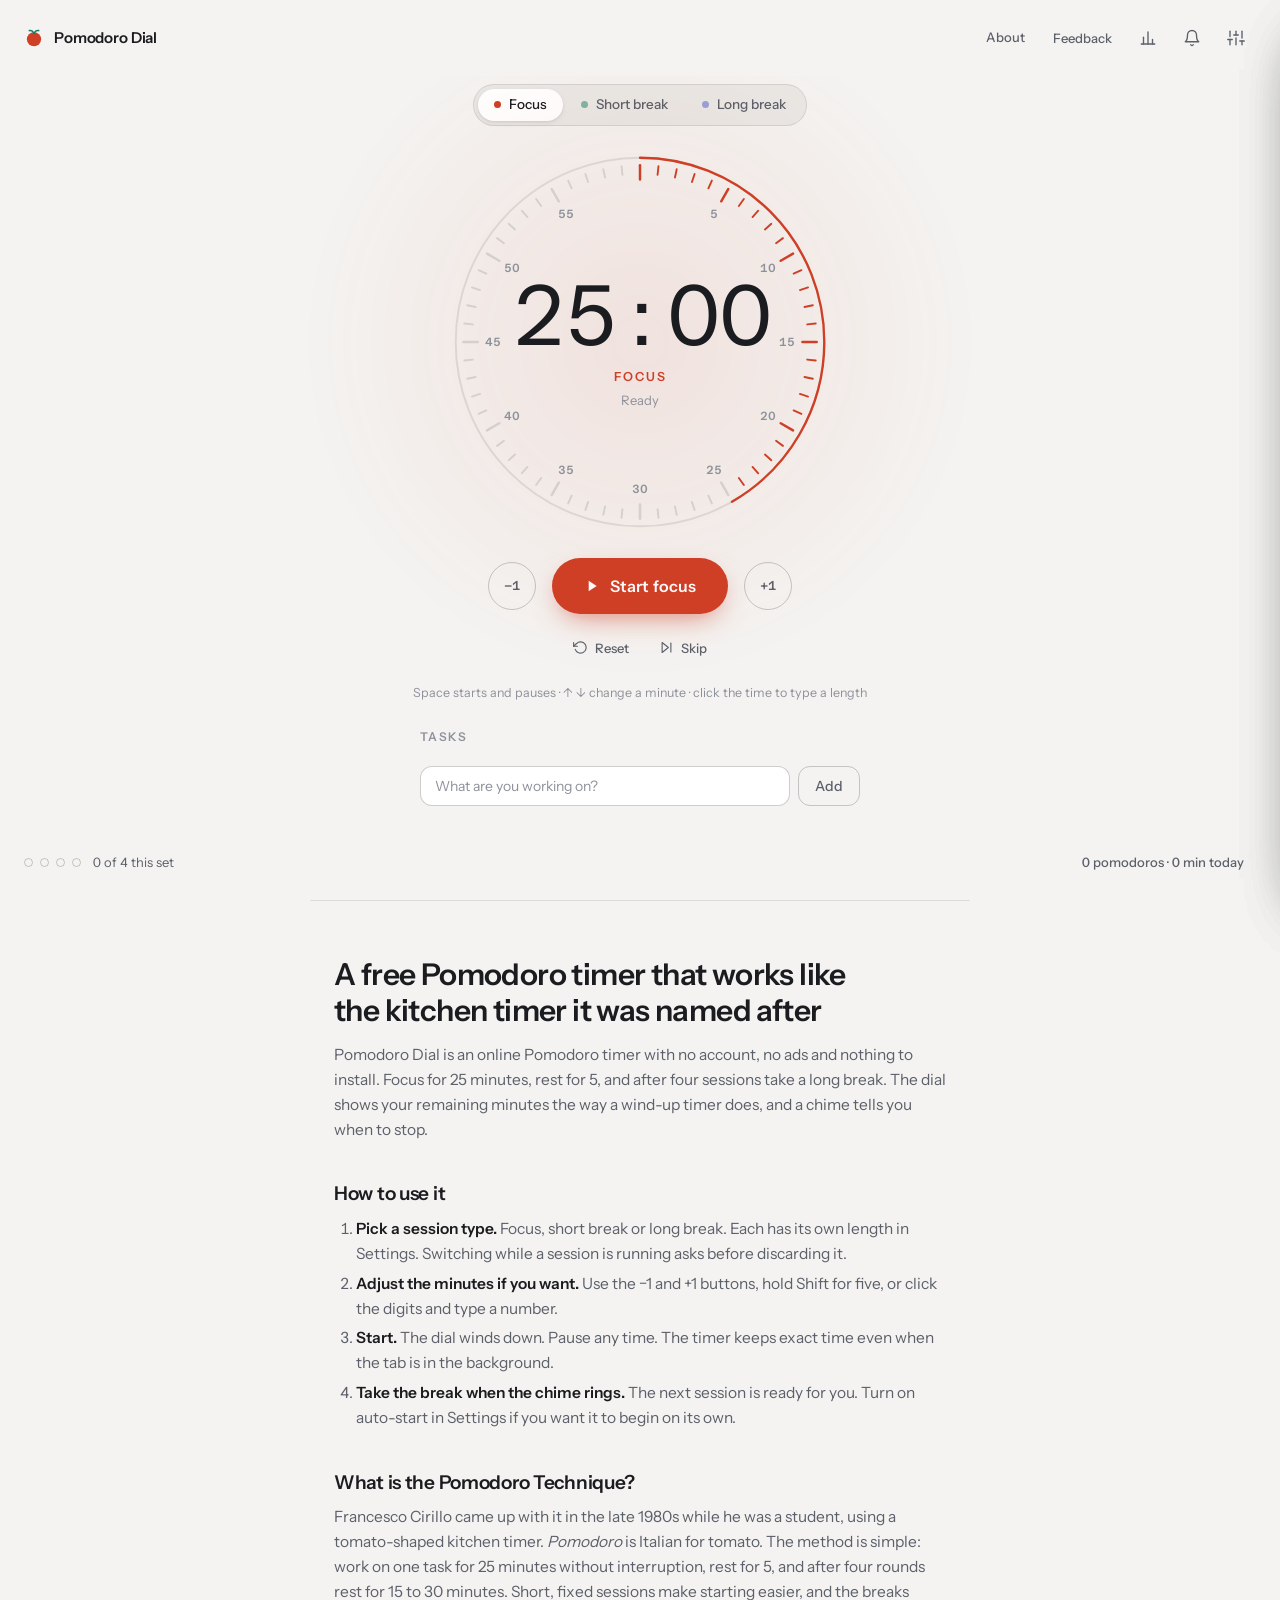
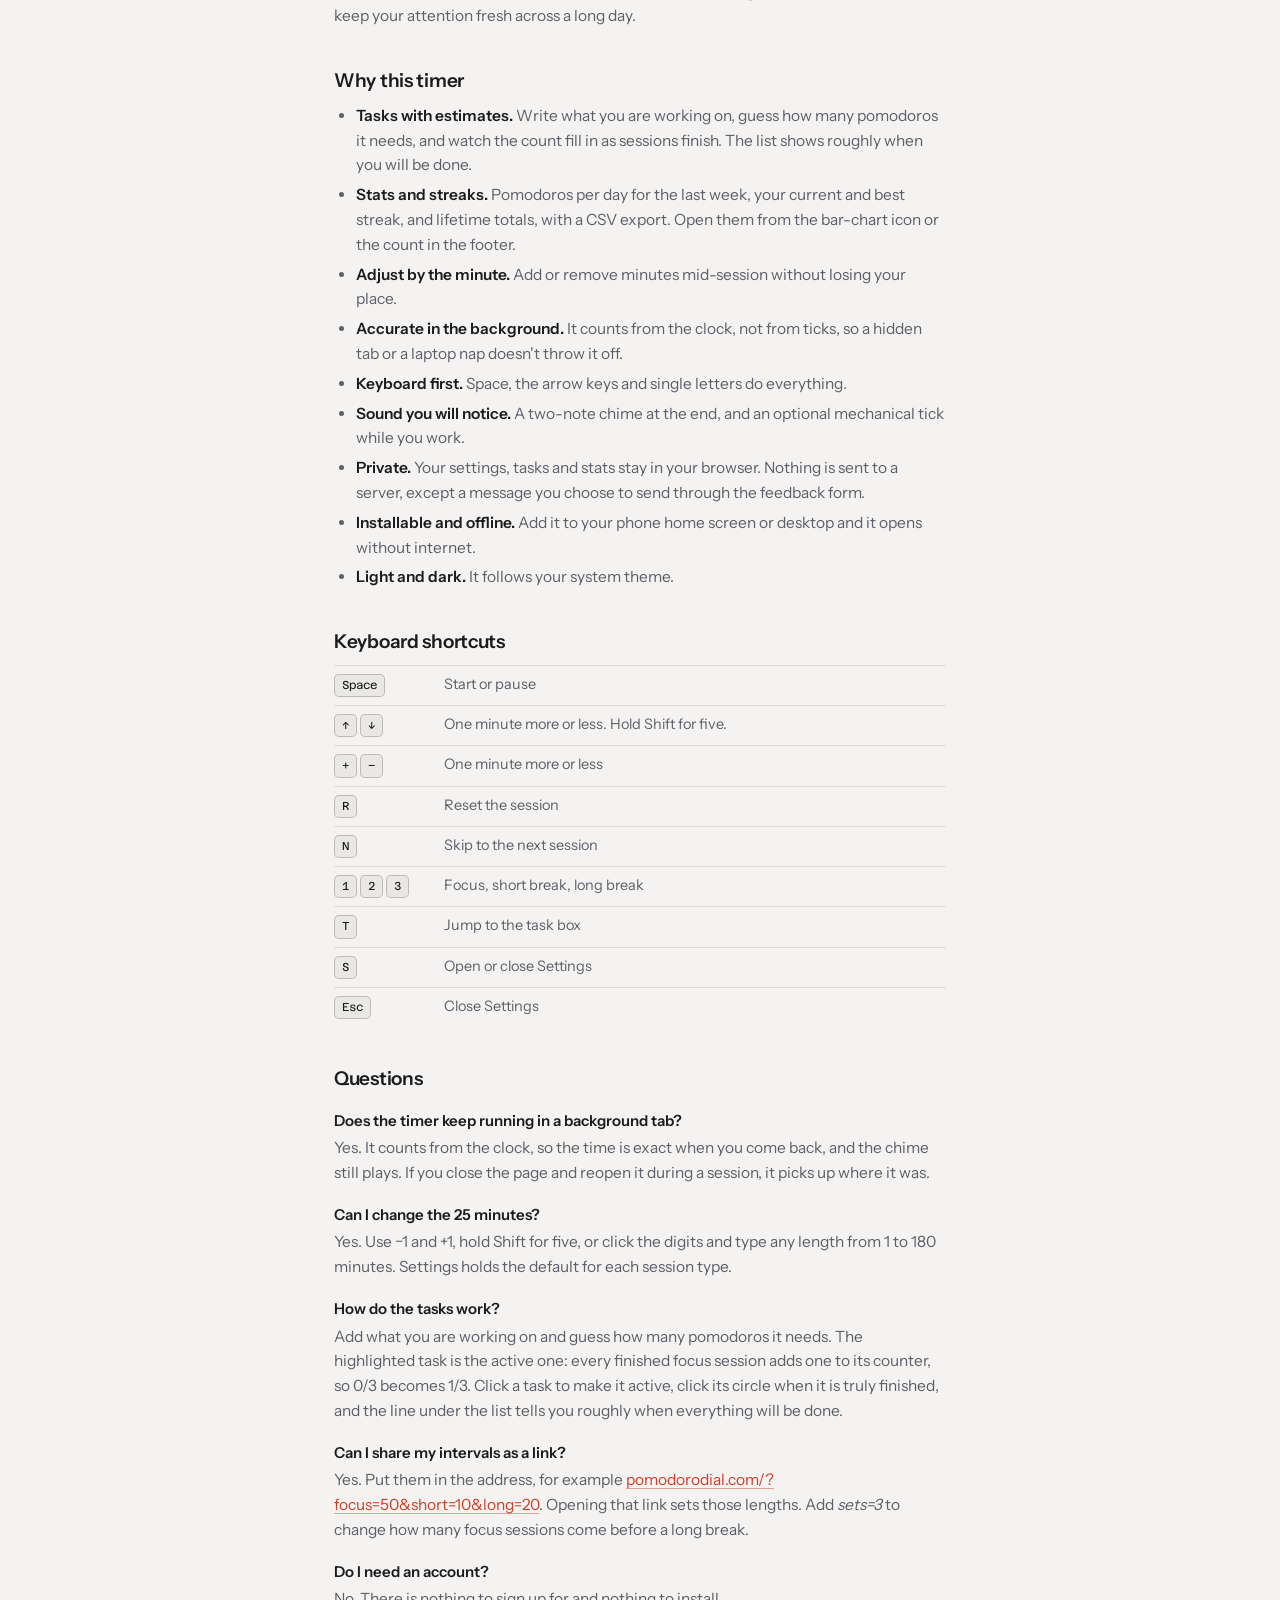
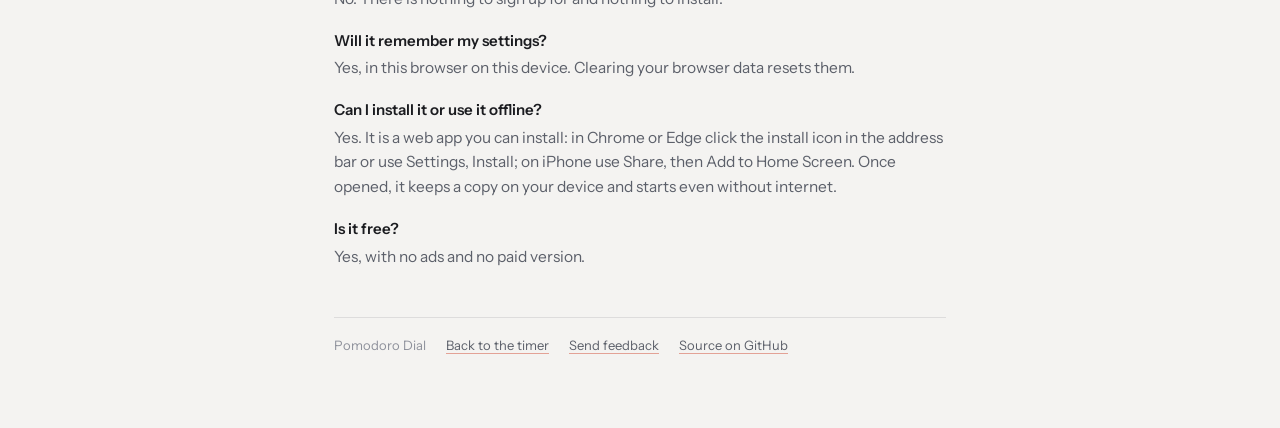
==== index.html @ e3ce40f1 "Add feedback panel (ideas, bugs, other) posting to api.pomodorodial.com with Turnstile Co-Authored-B" ====
<!doctype html>
<html lang="en">
<head>
<meta charset="utf-8">
<meta name="viewport" content="width=device-width, initial-scale=1">
<title>Pomodoro Timer – Free, Minimal, No Sign-up | Pomodoro Dial</title>
<meta name="description" content="Free online Pomodoro timer with a wind-up dial. 25-minute focus sessions you can adjust by the minute, tasks, stats and streaks, a chime, keyboard shortcuts, dark mode, works offline. No ads, no account.">
<meta name="theme-color" content="#F4F3F1" media="(prefers-color-scheme: light)">
<meta name="theme-color" content="#0E1015" media="(prefers-color-scheme: dark)">
<link rel="canonical" href="https://pomodorodial.com/">
<link rel="icon" href="favicon.svg" type="image/svg+xml">
<link rel="apple-touch-icon" href="apple-touch-icon.png">
<link rel="manifest" href="manifest.webmanifest">
<meta name="mobile-web-app-capable" content="yes">
<meta name="apple-mobile-web-app-title" content="Pomodoro">
<meta name="apple-mobile-web-app-status-bar-style" content="default">
<meta property="og:type" content="website">
<meta property="og:site_name" content="Pomodoro Dial">
<meta property="og:title" content="Pomodoro Dial – a free Pomodoro timer with a real dial">
<meta property="og:description" content="25-minute focus sessions you can adjust by the minute, with breaks, a chime and keyboard shortcuts. No ads, no account.">
<meta property="og:url" content="https://pomodorodial.com/">
<meta property="og:image" content="https://pomodorodial.com/og-image.png">
<meta property="og:image:width" content="1200">
<meta property="og:image:height" content="630">
<meta property="og:image:alt" content="A timer dial set to 25 minutes next to the words Pomodoro Dial">
<meta name="twitter:card" content="summary_large_image">
<script type="application/ld+json">
{
  "@context": "https://schema.org",
  "@type": "WebApplication",
  "name": "Pomodoro Dial",
  "url": "https://pomodorodial.com/",
  "description": "A free online Pomodoro timer with a wind-up dial: 25-minute focus sessions adjustable by the minute, short and long breaks, a chime, keyboard shortcuts and dark mode.",
  "applicationCategory": "ProductivityApplication",
  "operatingSystem": "Any",
  "browserRequirements": "Requires JavaScript",
  "isAccessibleForFree": true,
  "offers": { "@type": "Offer", "price": "0", "priceCurrency": "USD" },
  "featureList": ["Tasks list with pomodoro estimates", "Daily stats, streaks and CSV export", "Installable app that works offline", "25/5/15 minute sessions", "Adjust time by the minute", "Long break after four sessions", "End-of-session chime", "Keyboard shortcuts", "Dark mode"]
}
</script>
<link rel="preload" href="fonts/azeret-mono-latin.woff2" as="font" type="font/woff2" crossorigin>
<link rel="preload" href="fonts/instrument-sans-latin.woff2" as="font" type="font/woff2" crossorigin>
<style>
  /* Self-hosted fonts (SIL Open Font License, see fonts/) */
  @font-face { font-family: 'Azeret Mono'; font-style: normal; font-weight: 200 500; font-display: swap; src: url(fonts/azeret-mono-latin-ext.woff2) format('woff2'); unicode-range: U+0100-02BA, U+02BD-02C5, U+02C7-02CC, U+02CE-02D7, U+02DD-02FF, U+0304, U+0308, U+0329, U+1D00-1DBF, U+1E00-1E9F, U+1EF2-1EFF, U+2020, U+20A0-20AB, U+20AD-20C0, U+2113, U+2C60-2C7F, U+A720-A7FF; }
  @font-face { font-family: 'Azeret Mono'; font-style: normal; font-weight: 200 500; font-display: swap; src: url(fonts/azeret-mono-latin.woff2) format('woff2'); unicode-range: U+0000-00FF, U+0131, U+0152-0153, U+02BB-02BC, U+02C6, U+02DA, U+02DC, U+0304, U+0308, U+0329, U+2000-206F, U+20AC, U+2122, U+2191, U+2193, U+2212, U+2215, U+FEFF, U+FFFD; }
  @font-face { font-family: 'Instrument Sans'; font-style: normal; font-weight: 400 600; font-display: swap; src: url(fonts/instrument-sans-latin-ext.woff2) format('woff2'); unicode-range: U+0100-02BA, U+02BD-02C5, U+02C7-02CC, U+02CE-02D7, U+02DD-02FF, U+0304, U+0308, U+0329, U+1D00-1DBF, U+1E00-1E9F, U+1EF2-1EFF, U+2020, U+20A0-20AB, U+20AD-20C0, U+2113, U+2C60-2C7F, U+A720-A7FF; }
  @font-face { font-family: 'Instrument Sans'; font-style: normal; font-weight: 400 600; font-display: swap; src: url(fonts/instrument-sans-latin.woff2) format('woff2'); unicode-range: U+0000-00FF, U+0131, U+0152-0153, U+02BB-02BC, U+02C6, U+02DA, U+02DC, U+0304, U+0308, U+0329, U+2000-206F, U+20AC, U+2122, U+2191, U+2193, U+2212, U+2215, U+FEFF, U+FFFD; }

  :root {
    color-scheme: light;
    --bg: #F4F3F1;
    --bg-elev: #FFFFFF;
    --bg-sunk: #E9E8E5;
    --line: rgba(27, 28, 32, .10);
    --line-strong: rgba(27, 28, 32, .22);
    --text: #1B1C20;
    --text-2: #5C606A;
    --text-3: #8E919B;
    --tick: rgba(27, 28, 32, .13);
    --focus: #CF3F26;
    --short: #15806A;
    --long: #4A5AD1;
    --on-accent: #FFFFFF;
    --accent: var(--focus);
    --glow-alpha: .16;
    --shadow-sm: 0 1px 2px rgba(27, 28, 32, .08), 0 2px 6px rgba(27, 28, 32, .06);
    --shadow-lg: 0 24px 60px -24px rgba(27, 28, 32, .35);
    --scrim: rgba(27, 28, 32, .28);
    --dial: clamp(260px, 62vmin, 380px);
  }
  @media (prefers-color-scheme: dark) {
    :root:not([data-theme="light"]) {
      color-scheme: dark;
      --bg: #0E1015;
      --bg-elev: #161920;
      --bg-sunk: #0A0C10;
      --line: rgba(236, 234, 228, .08);
      --line-strong: rgba(236, 234, 228, .18);
      --text: #ECEAE4;
      --text-2: #9DA1AB;
      --text-3: #6B6F7A;
      --tick: rgba(236, 234, 228, .14);
      --focus: #F4644A;
      --short: #45CBA6;
      --long: #8290F7;
      --on-accent: #0E1015;
      --glow-alpha: .22;
      --shadow-sm: 0 1px 2px rgba(0, 0, 0, .4), 0 2px 8px rgba(0, 0, 0, .3);
      --shadow-lg: 0 24px 60px -20px rgba(0, 0, 0, .7);
      --scrim: rgba(0, 0, 0, .5);
    }
  }
  :root[data-theme="dark"] {
    color-scheme: dark;
    --bg: #0E1015;
    --bg-elev: #161920;
    --bg-sunk: #0A0C10;
    --line: rgba(236, 234, 228, .08);
    --line-strong: rgba(236, 234, 228, .18);
    --text: #ECEAE4;
    --text-2: #9DA1AB;
    --text-3: #6B6F7A;
    --tick: rgba(236, 234, 228, .14);
    --focus: #F4644A;
    --short: #45CBA6;
    --long: #8290F7;
    --on-accent: #0E1015;
    --glow-alpha: .22;
    --shadow-sm: 0 1px 2px rgba(0, 0, 0, .4), 0 2px 8px rgba(0, 0, 0, .3);
    --shadow-lg: 0 24px 60px -20px rgba(0, 0, 0, .7);
    --scrim: rgba(0, 0, 0, .5);
  }

  * { box-sizing: border-box; }
  [hidden] { display: none !important; }
  html { height: 100%; }
  body {
    margin: 0;
    min-height: 100%;
    background: var(--bg);
    color: var(--text);
    font-family: 'Instrument Sans', system-ui, -apple-system, 'Segoe UI', Roboto, sans-serif;
    font-size: 15px;
    line-height: 1.5;
    overflow-x: hidden;
    -webkit-font-smoothing: antialiased;
    -moz-osx-font-smoothing: grayscale;
  }
  button, input { font-family: inherit; font-size: inherit; color: inherit; }
  button { cursor: pointer; }
  :focus-visible { outline: 2px solid var(--accent); outline-offset: 3px; }

  .app {
    min-height: 100vh;
    display: grid;
    grid-template-rows: auto 1fr auto;
    --accent: var(--focus);
  }
  .app[data-mode="short"] { --accent: var(--short); }
  .app[data-mode="long"] { --accent: var(--long); }

  /* Top bar */
  .topbar {
    display: flex;
    align-items: center;
    justify-content: space-between;
    padding: 18px 24px;
  }
  .brand {
    display: flex;
    align-items: center;
    gap: 10px;
    font-weight: 600;
    letter-spacing: -.01em;
  }
  .mark { width: 20px; height: 20px; }
  .mark-body { fill: var(--focus); }
  .mark-leaf { fill: none; stroke: var(--short); stroke-width: 1.9; stroke-linecap: round; }
  .topbar-actions { display: flex; gap: 4px; }
  .icon-btn {
    width: 40px;
    height: 40px;
    border-radius: 50%;
    border: 0;
    background: transparent;
    color: var(--text-2);
    display: inline-flex;
    align-items: center;
    justify-content: center;
    transition: background .2s, color .2s;
  }
  .icon-btn:hover { color: var(--text); background: color-mix(in oklab, var(--text) 7%, transparent); }
  .icon {
    width: 18px;
    height: 18px;
    fill: none;
    stroke: currentColor;
    stroke-width: 1.8;
    stroke-linecap: round;
    stroke-linejoin: round;
    flex-shrink: 0;
  }
  .icon.fill { fill: currentColor; stroke: none; }

  /* Stage */
  .stage {
    position: relative;
    display: flex;
    flex-direction: column;
    align-items: center;
    justify-content: center;
    gap: 26px;
    padding: 8px 24px 28px;
    overflow: hidden;
  }

  .modes {
    display: inline-flex;
    gap: 2px;
    padding: 4px;
    border-radius: 999px;
    background: var(--bg-sunk);
    border: 1px solid var(--line);
  }
  .mode {
    border: 0;
    background: transparent;
    color: var(--text-2);
    font-size: 13.5px;
    font-weight: 500;
    line-height: 1;
    padding: 9px 16px;
    border-radius: 999px;
    display: inline-flex;
    align-items: center;
    gap: 8px;
    white-space: nowrap;
    transition: background .25s, color .25s, box-shadow .25s;
  }
  .mode .dot { width: 7px; height: 7px; border-radius: 50%; background: var(--c); opacity: .5; transition: opacity .25s; }
  .mode[data-mode="focus"] { --c: var(--focus); }
  .mode[data-mode="short"] { --c: var(--short); }
  .mode[data-mode="long"] { --c: var(--long); }
  .mode:hover { color: var(--text); }
  .mode[aria-pressed="true"] { background: var(--bg-elev); color: var(--text); box-shadow: var(--shadow-sm); }
  .mode[aria-pressed="true"] .dot { opacity: 1; }

  /* Dial */
  .dial-wrap { position: relative; width: var(--dial); height: var(--dial); flex-shrink: 0; }
  .glow {
    position: absolute;
    inset: -40%;
    border-radius: 50%;
    pointer-events: none;
    background: radial-gradient(circle, color-mix(in oklab, var(--accent) 60%, transparent) 0%, transparent 70%);
    opacity: var(--glow-alpha);
    filter: blur(28px);
    transition: opacity .8s ease;
  }
  .running .glow { animation: breathe 5s ease-in-out infinite; }
  @keyframes breathe {
    0%, 100% { transform: scale(1); opacity: var(--glow-alpha); }
    50% { transform: scale(1.07); opacity: calc(var(--glow-alpha) * 1.7); }
  }
  .dial { position: absolute; inset: 0; width: 100%; height: 100%; overflow: visible; }
  .track { fill: none; stroke: var(--line); stroke-width: 2; }
  .arc {
    fill: none;
    stroke: var(--accent);
    stroke-width: 2.5;
    stroke-linecap: round;
    transition: stroke-dashoffset .25s linear, stroke .4s, opacity .3s;
  }
  .tick { stroke: var(--tick); stroke-width: 2; stroke-linecap: round; transition: stroke .35s; }
  .tick.major { stroke-width: 2.6; }
  .tick.on { stroke: var(--accent); }
  .num {
    font-family: 'Azeret Mono', ui-monospace, monospace;
    font-size: 12.5px;
    font-weight: 500;
    fill: var(--text-3);
    text-anchor: middle;
    dominant-baseline: central;
    transition: opacity .3s;
  }

  .readout {
    position: absolute;
    inset: 0;
    display: flex;
    flex-direction: column;
    align-items: center;
    justify-content: center;
    gap: 4px;
  }
  .time, .time-input {
    font-family: 'Azeret Mono', ui-monospace, SFMono-Regular, Menlo, monospace;
    font-weight: 300;
    font-size: calc(var(--dial) * .225);
    line-height: 1;
    letter-spacing: -.045em;
    color: var(--text);
    font-variant-numeric: tabular-nums;
  }
  .time {
    appearance: none;
    -webkit-appearance: none;
    background: none;
    border: 0;
    margin: 0;
    padding: 0 .04em;
    border-radius: 10px;
    cursor: default;
    transition: opacity .3s, background-color .2s;
  }
  .time.long { font-size: calc(var(--dial) * .18); }
  .time.editable { cursor: text; }
  .time.editable:hover { background: color-mix(in oklab, var(--text) 6%, transparent); }
  .paused .time { opacity: .5; }
  .time-input {
    width: 2.6em;
    text-align: center;
    background: transparent;
    border: 0;
    border-bottom: 3px solid var(--accent);
    outline: none;
    padding: 0;
    -moz-appearance: textfield;
  }
  .time-input::-webkit-outer-spin-button, .time-input::-webkit-inner-spin-button { -webkit-appearance: none; margin: 0; }
  .mode-name {
    margin-top: 6px;
    font-size: 12.5px;
    font-weight: 600;
    letter-spacing: .16em;
    text-transform: uppercase;
    color: var(--accent);
    transition: color .4s;
  }
  .status { font-size: 13px; color: var(--text-3); min-height: 1.5em; font-variant-numeric: tabular-nums; }

  /* Controls */
  .transport { display: flex; align-items: center; gap: 16px; }
  .step {
    width: 48px;
    height: 48px;
    border-radius: 50%;
    border: 1px solid var(--line-strong);
    background: transparent;
    color: var(--text-2);
    font-family: 'Azeret Mono', ui-monospace, monospace;
    font-size: 13px;
    font-weight: 500;
    display: inline-flex;
    align-items: center;
    justify-content: center;
    transition: border-color .2s, color .2s, transform .15s;
  }
  .step:hover { border-color: var(--accent); color: var(--accent); }
  .step:active { transform: scale(.94); }
  .primary {
    min-width: 176px;
    height: 56px;
    padding: 0 30px;
    border-radius: 999px;
    border: 0;
    background: var(--accent);
    color: var(--on-accent);
    font-size: 16px;
    font-weight: 600;
    letter-spacing: .005em;
    display: inline-flex;
    align-items: center;
    justify-content: center;
    gap: 10px;
    box-shadow: 0 10px 28px -10px color-mix(in oklab, var(--accent) 70%, transparent);
    transition: transform .15s, box-shadow .2s, background .4s;
  }
  .primary:hover { transform: translateY(-1px); box-shadow: 0 14px 32px -10px color-mix(in oklab, var(--accent) 80%, transparent); }
  .primary:active { transform: translateY(0) scale(.98); }
  .primary .icon { width: 16px; height: 16px; }
  .secondary { display: flex; gap: 6px; margin-top: -8px; }
  .ghost {
    border: 0;
    background: transparent;
    color: var(--text-2);
    font-size: 13px;
    font-weight: 500;
    padding: 8px 12px;
    border-radius: 8px;
    display: inline-flex;
    align-items: center;
    gap: 7px;
    transition: background .2s, color .2s;
  }
  .ghost:hover { color: var(--text); background: color-mix(in oklab, var(--text) 6%, transparent); }
  .ghost .icon { width: 15px; height: 15px; }
  .hint { margin: -6px 0 0; font-size: 12.5px; color: var(--text-3); text-align: center; }

  /* Footer */
  .footer {
    display: flex;
    align-items: center;
    justify-content: space-between;
    gap: 12px 24px;
    flex-wrap: wrap;
    padding: 12px 24px 22px;
    font-size: 13px;
    color: var(--text-2);
    font-variant-numeric: tabular-nums;
  }
  .set { display: flex; align-items: center; gap: 12px; }
  .dots { display: flex; gap: 7px; }
  .dots i {
    display: block;
    width: 9px;
    height: 9px;
    border-radius: 50%;
    border: 1.5px solid var(--line-strong);
    transition: background .3s, border-color .3s;
  }
  .dots i.done { background: var(--focus); border-color: var(--focus); }
  .dots i.now { border-color: var(--focus); }

  /* Settings sheet */
  .scrim {
    position: fixed;
    inset: 0;
    background: var(--scrim);
    opacity: 0;
    pointer-events: none;
    transition: opacity .25s;
    z-index: 20;
  }
  .scrim.open { opacity: 1; pointer-events: auto; }
  .sheet {
    position: fixed;
    top: 0;
    right: 0;
    bottom: 0;
    width: min(380px, 100%);
    background: var(--bg-elev);
    border-left: 1px solid var(--line);
    box-shadow: var(--shadow-lg);
    transform: translateX(102%);
    transition: transform .32s cubic-bezier(.2, .8, .2, 1);
    z-index: 21;
    overflow-y: auto;
    padding: 18px 24px 32px;
    display: flex;
    flex-direction: column;
    gap: 26px;
  }
  .sheet.open { transform: none; }
  .sheet-head { display: flex; align-items: center; justify-content: space-between; }
  .sheet-head h2 { margin: 0; font-size: 17px; font-weight: 600; letter-spacing: -.01em; }
  .group h3 {
    margin: 0 0 6px;
    font-size: 11px;
    font-weight: 600;
    letter-spacing: .12em;
    text-transform: uppercase;
    color: var(--text-3);
  }
  .row { display: flex; align-items: center; justify-content: space-between; gap: 14px; padding: 11px 0; }
  .row + .row { border-top: 1px solid var(--line); }
  .lbl { display: flex; flex-direction: column; gap: 1px; }
  .lbl small { font-size: 12px; color: var(--text-3); line-height: 1.35; }
  .stepper { display: flex; align-items: center; gap: 6px; flex-shrink: 0; }
  .stepper button {
    width: 30px;
    height: 30px;
    border-radius: 50%;
    border: 1px solid var(--line-strong);
    background: transparent;
    color: var(--text-2);
    font-family: 'Azeret Mono', ui-monospace, monospace;
    font-size: 14px;
    display: inline-flex;
    align-items: center;
    justify-content: center;
    transition: border-color .2s, color .2s;
  }
  .stepper button:hover { border-color: var(--accent); color: var(--accent); }
  .stepper input {
    width: 54px;
    text-align: center;
    font-family: 'Azeret Mono', ui-monospace, monospace;
    font-size: 14px;
    font-weight: 500;
    background: var(--bg-sunk);
    border: 1px solid var(--line);
    border-radius: 8px;
    padding: 5px 4px;
    color: var(--text);
    -moz-appearance: textfield;
  }
  .stepper input::-webkit-outer-spin-button, .stepper input::-webkit-inner-spin-button { -webkit-appearance: none; margin: 0; }
  .stepper .unit { color: var(--text-3); font-size: 12px; width: 26px; }
  .switch {
    position: relative;
    width: 40px;
    height: 24px;
    border-radius: 999px;
    border: 0;
    background: var(--line-strong);
    flex-shrink: 0;
    transition: background .2s;
  }
  .switch::after {
    content: '';
    position: absolute;
    top: 3px;
    left: 3px;
    width: 18px;
    height: 18px;
    border-radius: 50%;
    background: var(--bg-elev);
    box-shadow: 0 1px 3px rgba(0, 0, 0, .3);
    transition: transform .2s;
  }
  .switch[aria-checked="true"] { background: var(--accent); }
  .switch[aria-checked="true"]::after { transform: translateX(16px); }
  .keys { display: grid; grid-template-columns: auto 1fr; gap: 8px 14px; align-items: center; font-size: 13px; color: var(--text-2); }
  kbd {
    display: inline-block;
    font-family: 'Azeret Mono', ui-monospace, monospace;
    font-size: 11.5px;
    padding: 2px 7px;
    border-radius: 5px;
    border: 1px solid var(--line-strong);
    background: var(--bg-sunk);
    color: var(--text);
    white-space: nowrap;
  }

  /* Toast */
  .toast {
    position: fixed;
    left: 50%;
    bottom: 28px;
    transform: translate(-50%, 16px);
    opacity: 0;
    background: var(--text);
    color: var(--bg);
    padding: 12px 18px;
    border-radius: 12px;
    font-size: 14px;
    font-weight: 500;
    box-shadow: var(--shadow-lg);
    pointer-events: none;
    transition: transform .3s, opacity .3s;
    z-index: 30;
    max-width: calc(100% - 32px);
    text-align: center;
  }
  .toast.show { transform: translate(-50%, 0); opacity: 1; }

  @media (max-width: 640px) {
    .topbar, .stage, .footer { padding-left: 16px; padding-right: 16px; }
    .mode { padding: 8px 12px; font-size: 13px; }
    .num { font-size: 14.5px; }
    .sheet {
      top: auto;
      left: 0;
      width: 100%;
      max-height: 88vh;
      border-left: 0;
      border-top: 1px solid var(--line);
      border-radius: 18px 18px 0 0;
      transform: translateY(102%);
    }
  }
  @media (hover: none) { .hint { display: none; } }
  @media (prefers-reduced-motion: reduce) {
    .running .glow { animation: none; }
    .arc, .tick, .glow, .sheet, .scrim, .toast, .primary, .step, .switch::after { transition: none; }
  }
  /* Tasks */
  .tasks { width: min(100%, 440px); display: flex; flex-direction: column; gap: 10px; }
  .tasks-head { display: flex; align-items: baseline; justify-content: space-between; gap: 12px; }
  .tasks-head h2 { margin: 0; font-size: 12px; font-weight: 600; letter-spacing: .12em; text-transform: uppercase; color: var(--text-3); }
  .tasks-head .meta { display: flex; align-items: baseline; gap: 12px; font-size: 13px; color: var(--text-3); font-variant-numeric: tabular-nums; }
  .task-list { list-style: none; margin: 0; padding: 0; display: flex; flex-direction: column; gap: 6px; }
  .task {
    display: flex; align-items: center; gap: 10px;
    padding: 9px 10px 9px 12px; border-radius: 12px;
    background: var(--bg-elev); border: 1px solid var(--line);
    cursor: pointer; transition: border-color .2s, background .2s;
  }
  .task:hover { border-color: var(--line-strong); }
  .task.active { border-color: color-mix(in oklab, var(--accent) 45%, var(--line)); background: color-mix(in oklab, var(--accent) 7%, var(--bg-elev)); }
  .check {
    width: 20px; height: 20px; flex-shrink: 0; border-radius: 50%;
    border: 1.5px solid var(--line-strong); background: transparent; padding: 0;
    display: inline-flex; align-items: center; justify-content: center; color: var(--on-accent);
    transition: background .2s, border-color .2s;
  }
  .check .icon { width: 12px; height: 12px; stroke-width: 3; opacity: 0; }
  .check:hover { border-color: var(--accent); }
  .task.completed .check { background: var(--accent); border-color: var(--accent); }
  .task.completed .check .icon { opacity: 1; }
  .task-title { flex: 1; min-width: 0; font-size: 14.5px; overflow: hidden; text-overflow: ellipsis; white-space: nowrap; color: var(--text); }
  .task.active .task-title { font-weight: 600; }
  .task.completed .task-title { text-decoration: line-through; color: var(--text-3); font-weight: 400; }
  .task-rename { flex: 1; min-width: 0; font: inherit; font-size: 14.5px; color: var(--text); background: transparent; border: 0; border-bottom: 2px solid var(--accent); outline: none; padding: 0; }
  .task-count { display: inline-flex; align-items: center; gap: 2px; font-family: 'Azeret Mono', ui-monospace, monospace; font-size: 12.5px; color: var(--text-2); font-variant-numeric: tabular-nums; }
  .task-count span { min-width: 34px; text-align: center; }
  .mini, .task-del {
    width: 24px; height: 24px; border-radius: 50%; border: 0; background: transparent; color: var(--text-3);
    display: inline-flex; align-items: center; justify-content: center; font-size: 15px; line-height: 1; padding: 0;
    opacity: .45; transition: opacity .15s, background .15s, color .15s;
  }
  .task:hover .mini, .task:hover .task-del, .task:focus-within .mini, .task:focus-within .task-del { opacity: 1; }
  .mini:hover, .task-del:hover { background: color-mix(in oklab, var(--text) 8%, transparent); color: var(--text); }
  .task-del:hover { color: var(--focus); }
  .task-add { display: flex; gap: 8px; }
  .task-add input {
    flex: 1; min-width: 0; padding: 10px 14px; border-radius: 12px;
    border: 1px solid var(--line-strong); background: var(--bg-elev); color: var(--text); font-size: 14px; outline: none;
    transition: border-color .2s;
  }
  .task-add input::placeholder { color: var(--text-3); }
  .task-add input:focus { border-color: var(--accent); }
  .task-add button { padding: 0 16px; border-radius: 12px; border: 1px solid var(--line-strong); background: transparent; color: var(--text-2); font-size: 14px; font-weight: 500; transition: border-color .2s, color .2s; }
  .task-add button:hover { border-color: var(--accent); color: var(--accent); }
  .tasks-summary { font-size: 13px; color: var(--text-3); text-align: center; font-variant-numeric: tabular-nums; }
  .status { max-width: 62%; overflow: hidden; text-overflow: ellipsis; white-space: nowrap; }
  @media (hover: none) { .mini, .task-del { opacity: .7; } }

  /* Stats */
  .stat-row { display: grid; grid-template-columns: repeat(3, 1fr); gap: 8px; }
  .stat-row.four { grid-template-columns: repeat(2, 1fr); }
  .stat { padding: 12px 12px 10px; border-radius: 12px; background: var(--bg-sunk); display: flex; flex-direction: column; gap: 4px; }
  .stat b { font-family: 'Azeret Mono', ui-monospace, monospace; font-weight: 500; font-size: 26px; line-height: 1; letter-spacing: -.02em; color: var(--text); font-variant-numeric: tabular-nums; }
  .stat span { font-size: 12px; color: var(--text-3); }
  .stat-note { margin: 8px 0 0; font-size: 12.5px; color: var(--text-3); }
  .chart { width: 100%; height: auto; display: block; overflow: visible; margin-top: 4px; }
  .chart .base { stroke: var(--line-strong); stroke-width: 1; }
  .chart .bar { fill: var(--focus); transition: opacity .15s; }
  .chart .bar.past { opacity: .55; }
  .chart .bar.zero { fill: var(--line-strong); opacity: 1; }
  .chart .day:hover .bar { opacity: 1; }
  .chart text { font-family: 'Instrument Sans', system-ui, sans-serif; font-size: 11px; fill: var(--text-3); }
  .chart .lbl.now { fill: var(--text); font-weight: 600; }
  .chart .val { font-family: 'Azeret Mono', ui-monospace, monospace; font-size: 11px; fill: var(--text-2); }
  button#today { font-variant-numeric: tabular-nums; }

  /* Feedback */
  .sheet a { color: var(--accent); }
  .fb-form { display: flex; flex-direction: column; gap: 14px; }
  .fb-kinds { display: inline-flex; align-self: flex-start; gap: 2px; padding: 4px; border-radius: 999px; background: var(--bg-sunk); border: 1px solid var(--line); }
  .fb-kinds button { border: 0; background: transparent; color: var(--text-2); font-size: 13px; font-weight: 500; padding: 7px 14px; border-radius: 999px; transition: background .2s, color .2s; }
  .fb-kinds button[aria-pressed="true"] { background: var(--bg-elev); color: var(--text); box-shadow: var(--shadow-sm); }
  .fb-field { display: flex; flex-direction: column; gap: 6px; }
  .fb-field label { font-size: 13px; color: var(--text-2); }
  .fb-field textarea, .fb-field input { width: 100%; font: inherit; font-size: 14px; color: var(--text); background: var(--bg-sunk); border: 1px solid var(--line); border-radius: 12px; padding: 10px 12px; outline: none; transition: border-color .2s; }
  .fb-field textarea { min-height: 120px; resize: vertical; line-height: 1.5; }
  .fb-field textarea:focus, .fb-field input:focus { border-color: var(--accent); }
  .fb-field ::placeholder { color: var(--text-3); }
  .fb-count { font-size: 12px; color: var(--text-3); text-align: right; font-variant-numeric: tabular-nums; }
  .fb-actions { display: flex; align-items: center; gap: 12px; flex-wrap: wrap; }
  .fb-send { height: 42px; padding: 0 22px; border-radius: 999px; border: 0; background: var(--accent); color: var(--on-accent); font-size: 14px; font-weight: 600; transition: opacity .2s; }
  .fb-send[disabled] { opacity: .5; cursor: default; }
  .fb-status { font-size: 13px; color: var(--text-2); }
  .fb-status.error { color: var(--focus); }
  .hp { position: absolute; left: -9999px; width: 1px; height: 1px; opacity: 0; }
  @media (max-width: 480px) { .topbar-actions a[href="#about"] { display: none; } }

  /* About section (crawlable content below the timer) */
  a.ghost { text-decoration: none; }
  .topbar-actions { align-items: center; }
  .about { max-width: 660px; margin: 0 auto; padding: 56px 24px 72px; border-top: 1px solid var(--line); }
  .about h1 { font-size: 30px; line-height: 1.2; letter-spacing: -.02em; font-weight: 600; margin: 0 0 14px; text-wrap: balance; }
  .about h2 { font-size: 19px; line-height: 1.3; letter-spacing: -.015em; font-weight: 600; margin: 40px 0 10px; text-wrap: balance; }
  .about p, .about li, .about dd { color: var(--text-2); font-size: 15.5px; line-height: 1.6; }
  .about p { margin: 0 0 12px; }
  .about strong { color: var(--text); font-weight: 600; }
  .about ol, .about ul { margin: 0 0 12px; padding-left: 22px; }
  .about li { margin: 5px 0; }
  .about a { color: var(--accent); text-decoration: underline; text-underline-offset: 3px; text-decoration-color: color-mix(in oklab, var(--accent) 45%, transparent); }
  .about a:hover { text-decoration-color: var(--accent); }
  .shortcuts { width: 100%; border-collapse: collapse; font-size: 14.5px; }
  .shortcuts td { padding: 8px 0; border-top: 1px solid var(--line); color: var(--text-2); vertical-align: top; }
  .shortcuts td:first-child { width: 110px; white-space: nowrap; }
  .faq { margin: 0; }
  .faq dt { font-weight: 600; color: var(--text); margin-top: 18px; }
  .faq dd { margin: 4px 0 0; }
  .about-footer { margin-top: 48px; padding-top: 18px; border-top: 1px solid var(--line); font-size: 13px; color: var(--text-3); display: flex; flex-wrap: wrap; gap: 8px 20px; }
  .about-footer a { color: var(--text-2); }
  @media (max-width: 640px) { .about { padding: 40px 16px 56px; } .about h1 { font-size: 26px; } }
</style>
</head>
<body>
<!-- ===== app ===== -->
<div class="app" id="app" data-mode="focus">
  <header class="topbar">
    <div class="brand">
      <svg class="mark" viewBox="0 0 24 24" aria-hidden="true">
        <circle class="mark-body" cx="12" cy="13.5" r="8.5"/>
        <path class="mark-leaf" d="M12 6.5C10.6 3.6 8.6 2.7 6.4 3.1"/>
        <path class="mark-leaf" d="M12 6.5c1.4-2.9 3.4-3.8 5.6-3.4"/>
      </svg>
      <span>Pomodoro Dial</span>
    </div>
    <div class="topbar-actions">
      <a class="ghost" href="#about">About</a>
      <button class="ghost" id="feedbackBtn" aria-expanded="false" title="Send feedback (F)">Feedback</button>
      <button class="icon-btn" id="statsBtn" aria-label="Stats" aria-expanded="false" title="Stats and streaks">
        <svg class="icon" viewBox="0 0 24 24" aria-hidden="true"><line x1="6" y1="20" x2="6" y2="11"/><line x1="12" y1="20" x2="12" y2="4"/><line x1="18" y1="20" x2="18" y2="14"/><line x1="3" y1="20" x2="21" y2="20"/></svg>
      </button>
      <button class="icon-btn" id="soundBtn" aria-pressed="true" aria-label="Sound on" title="Chime on or off">
        <svg class="icon" id="bellOn" viewBox="0 0 24 24" aria-hidden="true"><path d="M18 8A6 6 0 0 0 6 8c0 7-3 9-3 9h18s-3-2-3-9"/><path d="M13.73 21a2 2 0 0 1-3.46 0"/></svg>
        <svg class="icon" id="bellOff" viewBox="0 0 24 24" aria-hidden="true" hidden><path d="M13.73 21a2 2 0 0 1-3.46 0"/><path d="M18.63 13A17.89 17.89 0 0 1 18 8"/><path d="M6.26 6.26A5.86 5.86 0 0 0 6 8c0 7-3 9-3 9h14"/><path d="M18 8a6 6 0 0 0-9.33-5"/><line x1="1" y1="1" x2="23" y2="23"/></svg>
      </button>
      <button class="icon-btn" id="settingsBtn" aria-label="Settings" aria-expanded="false" title="Settings (S)">
        <svg class="icon" viewBox="0 0 24 24" aria-hidden="true"><line x1="4" y1="21" x2="4" y2="14"/><line x1="4" y1="10" x2="4" y2="3"/><line x1="12" y1="21" x2="12" y2="12"/><line x1="12" y1="8" x2="12" y2="3"/><line x1="20" y1="21" x2="20" y2="16"/><line x1="20" y1="12" x2="20" y2="3"/><line x1="1" y1="14" x2="7" y2="14"/><line x1="9" y1="8" x2="15" y2="8"/><line x1="17" y1="16" x2="23" y2="16"/></svg>
      </button>
    </div>
  </header>

  <main class="stage">
    <div class="modes" role="group" aria-label="Session type">
      <button class="mode" data-mode="focus" aria-pressed="true"><i class="dot"></i>Focus</button>
      <button class="mode" data-mode="short" aria-pressed="false"><i class="dot"></i>Short break</button>
      <button class="mode" data-mode="long" aria-pressed="false"><i class="dot"></i>Long break</button>
    </div>

    <div class="dial-wrap">
      <div class="glow"></div>
      <svg class="dial" viewBox="0 0 400 400" aria-hidden="true">
        <circle class="track" cx="200" cy="200" r="194"/>
        <circle class="arc" id="arc" cx="200" cy="200" r="194" transform="rotate(-90 200 200)"/>
        <g id="ticks"></g>
        <g id="nums"></g>
      </svg>
      <div class="readout">
        <button class="time editable" id="time" title="Click to type a length">25:00</button>
        <input class="time-input" id="timeInput" type="number" inputmode="numeric" min="1" max="180" aria-label="Minutes" hidden>
        <div class="mode-name" id="modeName">Focus</div>
        <div class="status" id="status" aria-live="polite">Ready</div>
      </div>
    </div>

    <div class="transport">
      <button class="step" id="minus" aria-label="One minute less" title="One minute less (Shift: five)">−1</button>
      <button class="primary" id="primary">
        <svg class="icon fill" id="iconPlay" viewBox="0 0 24 24" aria-hidden="true"><polygon points="7 4 19 12 7 20"/></svg>
        <svg class="icon fill" id="iconPause" viewBox="0 0 24 24" aria-hidden="true" hidden><rect x="6" y="4" width="4" height="16" rx="1"/><rect x="14" y="4" width="4" height="16" rx="1"/></svg>
        <span id="primaryLabel">Start focus</span>
      </button>
      <button class="step" id="plus" aria-label="One minute more" title="One minute more (Shift: five)">+1</button>
    </div>

    <div class="secondary">
      <button class="ghost" id="reset" title="Reset (R)">
        <svg class="icon" viewBox="0 0 24 24" aria-hidden="true"><polyline points="1 4 1 10 7 10"/><path d="M3.51 15a9 9 0 1 0 2.13-9.36L1 10"/></svg>
        Reset
      </button>
      <button class="ghost" id="skip" title="Skip to the next session (N)">
        <svg class="icon" viewBox="0 0 24 24" aria-hidden="true"><polygon points="5 4 15 12 5 20 5 4"/><line x1="19" y1="5" x2="19" y2="19"/></svg>
        Skip
      </button>
    </div>

    <p class="hint">Space starts and pauses · ↑ ↓ change a minute · click the time to type a length</p>

    <section class="tasks" aria-label="Tasks">
      <div class="tasks-head">
        <h2>Tasks</h2>
        <div class="meta"><span id="tasksCount"></span><button class="ghost" id="clearDone" hidden>Clear finished</button></div>
      </div>
      <ul class="task-list" id="taskList"></ul>
      <form class="task-add" id="taskForm" autocomplete="off">
        <input id="taskInput" type="text" maxlength="120" placeholder="What are you working on?" aria-label="New task">
        <button type="submit">Add</button>
      </form>
      <p class="tasks-summary" id="tasksSummary" hidden></p>
    </section>
  </main>

  <footer class="footer">
    <div class="set">
      <div class="dots" id="dots" aria-hidden="true"></div>
      <span id="setLabel">0 of 4 this set</span>
    </div>
    <button class="ghost" id="today" title="Open stats">0 pomodoros · 0 min today</button>
  </footer>

  <div class="scrim" id="scrim"></div>
  <aside class="sheet" id="sheet" aria-label="Settings" aria-hidden="true">
    <div class="sheet-head">
      <h2>Settings</h2>
      <button class="icon-btn" id="closeSheet" aria-label="Close settings">
        <svg class="icon" viewBox="0 0 24 24" aria-hidden="true"><line x1="18" y1="6" x2="6" y2="18"/><line x1="6" y1="6" x2="18" y2="18"/></svg>
      </button>
    </div>

    <section class="group">
      <h3>Durations</h3>
      <div class="row">
        <label class="lbl" for="set-focus">Focus</label>
        <div class="stepper" data-key="focus"><button type="button" data-d="-1" aria-label="Less">−</button><input id="set-focus" type="number" min="1" max="180"><button type="button" data-d="1" aria-label="More">+</button><span class="unit">min</span></div>
      </div>
      <div class="row">
        <label class="lbl" for="set-short">Short break</label>
        <div class="stepper" data-key="short"><button type="button" data-d="-1" aria-label="Less">−</button><input id="set-short" type="number" min="1" max="60"><button type="button" data-d="1" aria-label="More">+</button><span class="unit">min</span></div>
      </div>
      <div class="row">
        <label class="lbl" for="set-long">Long break</label>
        <div class="stepper" data-key="long"><button type="button" data-d="-1" aria-label="Less">−</button><input id="set-long" type="number" min="1" max="60"><button type="button" data-d="1" aria-label="More">+</button><span class="unit">min</span></div>
      </div>
      <div class="row">
        <label class="lbl" for="set-setLength">Long break after<small>focus sessions in a set</small></label>
        <div class="stepper" data-key="setLength"><button type="button" data-d="-1" aria-label="Less">−</button><input id="set-setLength" type="number" min="1" max="12"><button type="button" data-d="1" aria-label="More">+</button><span class="unit"></span></div>
      </div>
    </section>

    <section class="group">
      <h3>Flow</h3>
      <div class="row">
        <span class="lbl" id="l-autoBreak">Auto-start breaks<small>Begin the break the moment focus ends</small></span>
        <button class="switch" role="switch" data-key="autoBreak" aria-checked="false" aria-labelledby="l-autoBreak"></button>
      </div>
      <div class="row">
        <span class="lbl" id="l-autoFocus">Auto-start focus<small>Begin the next focus when a break ends</small></span>
        <button class="switch" role="switch" data-key="autoFocus" aria-checked="false" aria-labelledby="l-autoFocus"></button>
      </div>
    </section>

    <section class="group">
      <h3>Sound and alerts</h3>
      <div class="row">
        <span class="lbl" id="l-chime">Chime when a session ends</span>
        <button class="switch" role="switch" data-key="chime" aria-checked="true" aria-labelledby="l-chime"></button>
      </div>
      <div class="row">
        <span class="lbl" id="l-ticking">Ticking while running<small>A soft mechanical tick each second</small></span>
        <button class="switch" role="switch" data-key="ticking" aria-checked="false" aria-labelledby="l-ticking"></button>
      </div>
      <div class="row">
        <span class="lbl" id="l-notify">Desktop notification<small>Asks the browser for permission</small></span>
        <button class="switch" role="switch" data-key="notify" aria-checked="false" aria-labelledby="l-notify"></button>
      </div>
    </section>

    <section class="group">
      <h3>App</h3>
      <div class="row">
        <span class="lbl">Install as an app<small id="installHint">Opens in its own window and works offline. In Chrome or Edge use the install icon in the address bar; on iPhone use Share, then Add to Home Screen.</small></span>
        <button class="ghost" id="installBtn" hidden>Install</button>
      </div>
      <div class="row">
        <span class="lbl">Offline copy<small id="offlineState">Checking…</small></span>
      </div>
    </section>

    <section class="group">
      <h3>Today</h3>
      <div class="row">
        <span class="lbl" id="todaySheet">0 pomodoros · 0 min</span>
        <button class="ghost" id="resetToday">Clear</button>
      </div>
    </section>

    <section class="group">
      <h3>Keyboard</h3>
      <div class="keys">
        <kbd>Space</kbd><span>Start or pause</span>
        <kbd>↑ ↓</kbd><span>One minute more or less, Shift for five</span>
        <kbd>R</kbd><span>Reset the session</span>
        <kbd>N</kbd><span>Skip to the next session</span>
        <kbd>1 2 3</kbd><span>Focus, short break, long break</span>
        <kbd>T</kbd><span>Add a task</span>
        <kbd>S</kbd><span>Open or close settings</span>
        <kbd>F</kbd><span>Send feedback</span>
        <kbd>Esc</kbd><span>Close</span>
      </div>
    </section>
  </aside>

  <aside class="sheet" id="statsSheet" aria-label="Stats" aria-hidden="true">
    <div class="sheet-head">
      <h2>Stats</h2>
      <button class="icon-btn" id="closeStats" aria-label="Close stats">
        <svg class="icon" viewBox="0 0 24 24" aria-hidden="true"><line x1="18" y1="6" x2="6" y2="18"/><line x1="6" y1="6" x2="18" y2="18"/></svg>
      </button>
    </div>
    <section class="group">
      <h3>Today</h3>
      <div class="stat-row">
        <div class="stat"><b id="stToday">0</b><span>pomodoros</span></div>
        <div class="stat"><b id="stTodayMin">0</b><span>minutes</span></div>
        <div class="stat"><b id="stStreak">0</b><span>day streak</span></div>
      </div>
    </section>
    <section class="group">
      <h3>Last 7 days</h3>
      <svg class="chart" id="chart" viewBox="0 0 320 120" role="img" aria-label="Pomodoros per day for the last 7 days"></svg>
      <p class="stat-note" id="stWeek"></p>
    </section>
    <section class="group">
      <h3>All time</h3>
      <div class="stat-row four">
        <div class="stat"><b id="stTotal">0</b><span>pomodoros</span></div>
        <div class="stat"><b id="stHours">0</b><span>hours of focus</span></div>
        <div class="stat"><b id="stDays">0</b><span>days active</span></div>
        <div class="stat"><b id="stBest">0</b><span>best streak</span></div>
      </div>
    </section>
    <section class="group">
      <h3>Your data</h3>
      <div class="row"><span class="lbl">Export as CSV<small>One line per day: date, pomodoros, minutes</small></span><button class="ghost" id="exportCsv">Download</button></div>
      <div class="row"><span class="lbl">Delete history<small>Removes every day. Cannot be undone.</small></span><button class="ghost" id="clearHistory">Delete</button></div>
      <p class="stat-note">Everything stays in this browser. Nothing is sent anywhere.</p>
    </section>
  </aside>

  <aside class="sheet" id="feedbackSheet" aria-label="Feedback" aria-hidden="true">
    <div class="sheet-head">
      <h2>Feedback</h2>
      <button class="icon-btn" id="closeFeedback" aria-label="Close feedback">
        <svg class="icon" viewBox="0 0 24 24" aria-hidden="true"><line x1="18" y1="6" x2="6" y2="18"/><line x1="6" y1="6" x2="18" y2="18"/></svg>
      </button>
    </div>
    <p class="stat-note" style="margin: 0">Found a bug, or want something added? A few words are enough. Every message is read.</p>
    <form class="fb-form" id="fbForm" autocomplete="off" novalidate>
      <div class="fb-kinds" role="group" aria-label="Type of feedback">
        <button type="button" data-kind="idea" aria-pressed="true">Idea</button>
        <button type="button" data-kind="bug" aria-pressed="false">Bug</button>
        <button type="button" data-kind="other" aria-pressed="false">Other</button>
      </div>
      <div class="fb-field">
        <label for="fbMessage">Message</label>
        <textarea id="fbMessage" maxlength="2000" placeholder="What happened, or what would help you?"></textarea>
        <div class="fb-count" id="fbCount">0 / 2000</div>
      </div>
      <div class="fb-field">
        <label for="fbEmail">Email, only if you want a reply</label>
        <input id="fbEmail" type="email" maxlength="200" placeholder="optional">
      </div>
      <input class="hp" name="website" tabindex="-1" autocomplete="off" aria-hidden="true">
      <div id="turnstile"></div>
      <div class="fb-actions"><button class="fb-send" id="fbSend" type="submit">Send</button><span class="fb-status" id="fbStatus" aria-live="polite"></span></div>
    </form>
    <p class="stat-note">Stored: the message, its type, the page you were on, and the email if you give one, plus a scrambled version of your address used only to stop spam. Nothing is shown publicly. The human check loads a Cloudflare script only while this panel is open.</p>
    <p class="stat-note">Prefer GitHub? <a href="https://github.com/pomodorodial/pomodoro-dial/issues/new">Open an issue</a>.</p>
  </aside>

  <div class="toast" id="toast" role="status"></div>
</div>

<section class="about" id="about">
  <h1>A free Pomodoro timer that works like the kitchen timer it was named after</h1>
  <p>Pomodoro Dial is an online Pomodoro timer with no account, no ads and nothing to install. Focus for 25 minutes, rest for 5, and after four sessions take a long break. The dial shows your remaining minutes the way a wind-up timer does, and a chime tells you when to stop.</p>

  <h2>How to use it</h2>
  <ol>
    <li><strong>Pick a session type.</strong> Focus, short break or long break. Each has its own length in Settings. Switching while a session is running asks before discarding it.</li>
    <li><strong>Adjust the minutes if you want.</strong> Use the −1 and +1 buttons, hold Shift for five, or click the digits and type a number.</li>
    <li><strong>Start.</strong> The dial winds down. Pause any time. The timer keeps exact time even when the tab is in the background.</li>
    <li><strong>Take the break when the chime rings.</strong> The next session is ready for you. Turn on auto-start in Settings if you want it to begin on its own.</li>
  </ol>

  <h2>What is the Pomodoro Technique?</h2>
  <p>Francesco Cirillo came up with it in the late 1980s while he was a student, using a tomato-shaped kitchen timer. <em>Pomodoro</em> is Italian for tomato. The method is simple: work on one task for 25 minutes without interruption, rest for 5, and after four rounds rest for 15 to 30 minutes. Short, fixed sessions make starting easier, and the breaks keep your attention fresh across a long day.</p>

  <h2>Why this timer</h2>
  <ul>
    <li><strong>Tasks with estimates.</strong> Write what you are working on, guess how many pomodoros it needs, and watch the count fill in as sessions finish. The list shows roughly when you will be done.</li>
    <li><strong>Stats and streaks.</strong> Pomodoros per day for the last week, your current and best streak, and lifetime totals, with a CSV export. Open them from the bar-chart icon or the count in the footer.</li>
    <li><strong>Adjust by the minute.</strong> Add or remove minutes mid-session without losing your place.</li>
    <li><strong>Accurate in the background.</strong> It counts from the clock, not from ticks, so a hidden tab or a laptop nap doesn't throw it off.</li>
    <li><strong>Keyboard first.</strong> Space, the arrow keys and single letters do everything.</li>
    <li><strong>Sound you will notice.</strong> A two-note chime at the end, and an optional mechanical tick while you work.</li>
    <li><strong>Private.</strong> Your settings, tasks and stats stay in your browser. Nothing is sent to a server, except a message you choose to send through the feedback form.</li>
    <li><strong>Installable and offline.</strong> Add it to your phone home screen or desktop and it opens without internet.</li>
    <li><strong>Light and dark.</strong> It follows your system theme.</li>
  </ul>

  <h2>Keyboard shortcuts</h2>
  <table class="shortcuts">
    <tbody>
      <tr><td><kbd>Space</kbd></td><td>Start or pause</td></tr>
      <tr><td><kbd>↑</kbd> <kbd>↓</kbd></td><td>One minute more or less. Hold Shift for five.</td></tr>
      <tr><td><kbd>+</kbd> <kbd>−</kbd></td><td>One minute more or less</td></tr>
      <tr><td><kbd>R</kbd></td><td>Reset the session</td></tr>
      <tr><td><kbd>N</kbd></td><td>Skip to the next session</td></tr>
      <tr><td><kbd>1</kbd> <kbd>2</kbd> <kbd>3</kbd></td><td>Focus, short break, long break</td></tr>
      <tr><td><kbd>T</kbd></td><td>Jump to the task box</td></tr>
      <tr><td><kbd>S</kbd></td><td>Open or close Settings</td></tr>
      <tr><td><kbd>Esc</kbd></td><td>Close Settings</td></tr>
    </tbody>
  </table>

  <h2>Questions</h2>
  <dl class="faq">
    <dt>Does the timer keep running in a background tab?</dt>
    <dd>Yes. It counts from the clock, so the time is exact when you come back, and the chime still plays. If you close the page and reopen it during a session, it picks up where it was.</dd>
    <dt>Can I change the 25 minutes?</dt>
    <dd>Yes. Use −1 and +1, hold Shift for five, or click the digits and type any length from 1 to 180 minutes. Settings holds the default for each session type.</dd>
    <dt>How do the tasks work?</dt>
    <dd>Add what you are working on and guess how many pomodoros it needs. The highlighted task is the active one: every finished focus session adds one to its counter, so 0/3 becomes 1/3. Click a task to make it active, click its circle when it is truly finished, and the line under the list tells you roughly when everything will be done.</dd>
    <dt>Can I share my intervals as a link?</dt>
    <dd>Yes. Put them in the address, for example <a href="?focus=50&amp;short=10&amp;long=20">pomodorodial.com/?focus=50&amp;short=10&amp;long=20</a>. Opening that link sets those lengths. Add <em>sets=3</em> to change how many focus sessions come before a long break.</dd>
    <dt>Do I need an account?</dt>
    <dd>No. There is nothing to sign up for and nothing to install.</dd>
    <dt>Will it remember my settings?</dt>
    <dd>Yes, in this browser on this device. Clearing your browser data resets them.</dd>
    <dt>Can I install it or use it offline?</dt>
    <dd>Yes. It is a web app you can install: in Chrome or Edge click the install icon in the address bar or use Settings, Install; on iPhone use Share, then Add to Home Screen. Once opened, it keeps a copy on your device and starts even without internet.</dd>
    <dt>Is it free?</dt>
    <dd>Yes, with no ads and no paid version.</dd>
  </dl>

  <div class="about-footer">
    <span>Pomodoro Dial</span>
    <a href="#app">Back to the timer</a>
    <a href="#feedback" id="feedbackLink">Send feedback</a>
    <a href="https://github.com/pomodorodial/pomodoro-dial">Source on GitHub</a>
  </div>
</section>

<script>
(() => {
  'use strict';
  const $ = (s, r = document) => r.querySelector(s);
  const $$ = (s, r = document) => Array.from(r.querySelectorAll(s));

  const MODES = { focus: 'Focus', short: 'Short break', long: 'Long break' };
  const TIPS = { short: 'Stand up, look far away', long: 'Walk, water, stretch' };
  const LIMITS = { focus: [1, 180], short: [1, 60], long: [1, 60], setLength: [1, 12] };
  const DEFAULTS = { focus: 25, short: 5, long: 15, setLength: 4, autoBreak: false, autoFocus: false, chime: true, ticking: false, notify: false };
  const KEYS = { settings: 'pomodoro-dial.settings', stats: 'pomodoro-dial.stats', state: 'pomodoro-dial.state', tasks: 'pomodoro-dial.tasks', activeTask: 'pomodoro-dial.activeTask', history: 'pomodoro-dial.history' };

  const load = (k, fb) => { try { const v = localStorage.getItem(k); return v ? JSON.parse(v) : fb; } catch (e) { return fb; } };
  const store = (k, v) => { try { localStorage.setItem(k, JSON.stringify(v)); } catch (e) {} };
  const clamp = (v, lo, hi) => Math.min(hi, Math.max(lo, v));
  const now = () => Date.now();

  // ---------- persisted data ----------
  let settings = Object.assign({}, DEFAULTS, load(KEYS.settings, {}));
  for (const k of Object.keys(LIMITS)) settings[k] = clamp(Math.round(Number(settings[k]) || DEFAULTS[k]), LIMITS[k][0], LIMITS[k][1]);

  // URL presets, e.g. /?focus=50&short=10&long=20&sets=4
  let presetApplied = false;
  try {
    const q = new URLSearchParams(location.search);
    const params = { focus: 'focus', short: 'short', long: 'long', sets: 'setLength' };
    for (const param in params) {
      if (!q.has(param)) continue;
      const v = parseInt(q.get(param), 10);
      if (!isNaN(v)) { const key = params[param]; settings[key] = clamp(v, LIMITS[key][0], LIMITS[key][1]); presetApplied = true; }
    }
    if (presetApplied) store(KEYS.settings, settings);
  } catch (e) {}

  const today = new Date().toDateString();
  let stats = load(KEYS.stats, null);
  if (!stats || stats.date !== today) stats = { date: today, done: 0, seconds: 0, setDone: 0 };

  const fresh = mode => ({ mode, duration: settings[mode] * 60, remaining: settings[mode] * 60, running: false, endAt: 0 });
  let state = load(KEYS.state, null);
  if (!state || !MODES[state.mode] || !(state.duration > 0)) state = fresh('focus');
  if (presetApplied && !state.running) state = fresh('focus');

  const save = () => store(KEYS.state, state);
  const saveSettings = () => store(KEYS.settings, settings);
  const saveStats = () => store(KEYS.stats, stats);

  // ---------- elements ----------
  const app = $('#app'), timeEl = $('#time'), timeInput = $('#timeInput'), modeName = $('#modeName'), statusEl = $('#status');
  const arc = $('#arc'), ticksG = $('#ticks'), numsG = $('#nums');
  const primary = $('#primary'), primaryLabel = $('#primaryLabel'), iconPlay = $('#iconPlay'), iconPause = $('#iconPause');
  const dotsEl = $('#dots'), setLabel = $('#setLabel'), todayEl = $('#today'), todaySheet = $('#todaySheet');
  const sheet = $('#sheet'), scrim = $('#scrim'), settingsBtn = $('#settingsBtn'), closeBtn = $('#closeSheet'), toastEl = $('#toast');
  const soundBtn = $('#soundBtn'), bellOn = $('#bellOn'), bellOff = $('#bellOff');
  const statsSheet = $('#statsSheet'), statsBtn = $('#statsBtn'), closeStatsBtn = $('#closeStats');

  // ---------- dial: 60 minute ticks, numerals every 5 ----------
  const NS = 'http://www.w3.org/2000/svg', C = 200, CIRC = 2 * Math.PI * 194;
  const ticks = [];
  for (let i = 0; i < 60; i++) {
    const a = (i / 60) * Math.PI * 2 - Math.PI / 2, major = i % 5 === 0;
    const r1 = major ? 171 : 177, r2 = 186;
    const l = document.createElementNS(NS, 'line');
    l.setAttribute('x1', (C + Math.cos(a) * r1).toFixed(2)); l.setAttribute('y1', (C + Math.sin(a) * r1).toFixed(2));
    l.setAttribute('x2', (C + Math.cos(a) * r2).toFixed(2)); l.setAttribute('y2', (C + Math.sin(a) * r2).toFixed(2));
    l.setAttribute('class', 'tick' + (major ? ' major' : ''));
    ticksG.appendChild(l); ticks.push(l);
    if (major && i > 0) {
      const t = document.createElementNS(NS, 'text');
      t.setAttribute('x', (C + Math.cos(a) * 155).toFixed(2)); t.setAttribute('y', (C + Math.sin(a) * 155).toFixed(2));
      t.setAttribute('class', 'num'); t.textContent = i;
      numsG.appendChild(t);
    }
  }
  arc.setAttribute('stroke-dasharray', CIRC.toFixed(2));

  // ---------- rendering ----------
  const remainingNow = () => state.running ? Math.max(0, (state.endAt - now()) / 1000) : state.remaining;
  const isFresh = () => !state.running && Math.abs(state.remaining - state.duration) < 0.5;
  const fmt = sec => { const s = Math.ceil(sec), m = Math.floor(s / 60), r = s % 60; return String(m).padStart(2, '0') + ':' + String(r).padStart(2, '0'); };

  let shownText = '', shownLit = -1;
  function renderTime(rem) {
    const text = fmt(rem);
    if (text !== shownText) {
      shownText = text;
      timeEl.textContent = text;
      timeEl.classList.toggle('long', text.length > 5);
      document.title = text + ' · ' + MODES[state.mode];
    }
    const minuteDial = state.duration <= 3600;            // one tick = one minute, like a kitchen timer
    const frac = Math.min(1, minuteDial ? rem / 3600 : rem / state.duration);
    arc.setAttribute('stroke-dashoffset', (CIRC * (1 - frac)).toFixed(2));
    arc.style.opacity = frac > 0 ? '1' : '0';
    const lit = Math.max(0, Math.ceil(frac * 60 - 1e-6));
    if (lit !== shownLit) { shownLit = lit; ticks.forEach((t, i) => t.classList.toggle('on', i < lit)); }
    numsG.style.opacity = minuteDial ? '' : '0';
  }

  function renderProgress() {
    const n = settings.setLength, done = Math.min(stats.setDone, n);
    dotsEl.innerHTML = '';
    for (let i = 0; i < n; i++) {
      const d = document.createElement('i');
      if (i < done) d.className = 'done';
      else if (i === done && state.mode === 'focus' && !isFresh()) d.className = 'now';
      dotsEl.appendChild(d);
    }
    setLabel.textContent = done + ' of ' + n + ' this set';
    const mins = Math.round(stats.seconds / 60);
    const s = stats.done + ' pomodoro' + (stats.done === 1 ? '' : 's') + ' · ' + mins + ' min';
    const st = streaks();
    todayEl.textContent = s + ' today' + (st.cur >= 2 ? ' · ' + st.cur + '-day streak' : '');
    todaySheet.textContent = s;
  }

  function render() {
    app.dataset.mode = state.mode;
    app.classList.toggle('running', state.running);
    const paused = !state.running && !isFresh();
    app.classList.toggle('paused', paused);
    $$('.mode').forEach(b => b.setAttribute('aria-pressed', String(b.dataset.mode === state.mode)));
    modeName.textContent = MODES[state.mode];
    timeEl.classList.toggle('editable', isFresh());
    const activeTask = tasks.find(t => t.id === activeTaskId && !t.completed);
    let status = 'Ready';
    if (paused) status = 'Paused';
    else if (state.mode === 'focus' && activeTask) status = activeTask.title;
    else if (state.running) status = state.mode === 'focus'
      ? 'Session ' + Math.min(stats.setDone + 1, settings.setLength) + ' of ' + settings.setLength
      : TIPS[state.mode];
    statusEl.textContent = status;
    iconPlay.toggleAttribute('hidden', state.running); iconPause.toggleAttribute('hidden', !state.running);
    primaryLabel.textContent = state.running ? 'Pause' : paused ? 'Resume' : (state.mode === 'focus' ? 'Start focus' : 'Start break');
    renderTime(remainingNow());
    renderProgress();
    renderTasks();
  }

  // ---------- timer loop (timestamp based, accurate in background tabs) ----------
  let timer = null, lastSec = -1;
  const stopLoop = () => { if (timer) clearInterval(timer); timer = null; };
  const startLoop = () => { stopLoop(); timer = setInterval(tick, 200); tick(); };
  function tick() {
    const rem = remainingNow();
    renderTime(rem);
    const sec = Math.ceil(rem);
    if (sec !== lastSec) { lastSec = sec; if (state.running && settings.ticking && sec > 0) tickSound(); }
    if (state.running && rem <= 0) complete();
  }

  // ---------- actions ----------
  function start() {
    if (state.running) return;
    endEdit(false);
    if (state.mode === 'focus' && stats.setDone >= settings.setLength) { stats.setDone = 0; saveStats(); }
    if (state.remaining <= 0) state.remaining = state.duration;
    state.endAt = now() + state.remaining * 1000;
    state.running = true;
    ensureAudio();
    save(); render(); startLoop();
  }
  function pause() {
    if (!state.running) return;
    state.remaining = remainingNow();
    state.running = false; state.endAt = 0;
    stopLoop(); save(); render();
  }
  const toggle = () => state.running ? pause() : start();
  function reset() { stopLoop(); endEdit(false); state = fresh(state.mode); save(); render(); }
  function setMode(mode, force) {
    if (mode === state.mode && !force) return;
    if (!force && !isFresh() && state.remaining > 0) {
      const ok = confirm('Switch to ' + MODES[mode].toLowerCase() + '? Your current ' + MODES[state.mode].toLowerCase() + ' session (' + fmt(remainingNow()) + ' left) will be discarded.');
      if (!ok) return;
    }
    stopLoop(); endEdit(false);
    state = fresh(mode);
    if (mode === 'focus' && stats.setDone >= settings.setLength) { stats.setDone = 0; saveStats(); }
    save(); render();
  }
  const skip = () => setMode(state.mode === 'focus' ? 'short' : 'focus', true);

  function complete(silent) {
    stopLoop(); rollover();
    const finished = state.mode;
    let next = 'focus';
    if (finished === 'focus') {
      stats.done += 1; stats.seconds += state.duration; stats.setDone += 1;
      recordSession(state.duration);
      const at = tasks.find(t => t.id === activeTaskId); if (at) { at.done += 1; saveTasks(); }
      next = stats.setDone >= settings.setLength ? 'long' : 'short';
      saveStats();
    }
    state.running = false; state.endAt = 0; state.remaining = 0;
    if (!silent) {
      chime();
      notify(MODES[finished] + ' complete', settings[next] + ' minute ' + MODES[next].toLowerCase() + ' is next');
    }
    showToast(MODES[finished] + ' complete · ' + MODES[next].toLowerCase() + ' next');
    setMode(next, true);
    if (next === 'focus' ? settings.autoFocus : settings.autoBreak) start();
  }

  function adjust(deltaMin) {
    endEdit(false);
    if (isFresh()) { setDuration(state.duration / 60 + deltaMin); return; }
    const newRem = Math.max(1, remainingNow() + deltaMin * 60);
    state.remaining = newRem;
    state.duration = Math.max(newRem, state.duration + deltaMin * 60);
    if (state.running) state.endAt = now() + newRem * 1000;
    save(); render();
  }
  function setDuration(mins) {
    const lim = LIMITS[state.mode];
    mins = clamp(Math.round(Number(mins) || lim[0]), lim[0], lim[1]);
    settings[state.mode] = mins; saveSettings(); syncSettings();
    state = fresh(state.mode); save(); render();
  }
  function changeSetting(key, value) {
    if (key in LIMITS) {
      value = clamp(Math.round(Number(value) || LIMITS[key][0]), LIMITS[key][0], LIMITS[key][1]);
      settings[key] = value;
      if (key === state.mode && isFresh()) { state = fresh(key); save(); }
    } else settings[key] = !!value;
    saveSettings(); syncSettings(); render();
  }

  // ---------- inline editing of the time ----------
  function beginEdit() {
    if (!isFresh()) return;
    timeInput.min = LIMITS[state.mode][0]; timeInput.max = LIMITS[state.mode][1];
    timeInput.value = Math.round(state.duration / 60);
    timeEl.hidden = true; timeInput.hidden = false;
    timeInput.focus(); timeInput.select();
  }
  function endEdit(apply) {
    if (timeInput.hidden) return;
    const v = timeInput.value;
    timeInput.hidden = true; timeEl.hidden = false;
    if (apply && v !== '') setDuration(v);
  }
  timeEl.addEventListener('click', beginEdit);
  timeInput.addEventListener('keydown', e => {
    if (e.key === 'Enter') { e.preventDefault(); endEdit(true); }
    else if (e.key === 'Escape') endEdit(false);
    e.stopPropagation();
  });
  timeInput.addEventListener('blur', () => endEdit(true));

  // ---------- sound (synthesized, no assets) ----------
  let ac = null, noise = null;
  function ensureAudio() {
    try {
      if (!ac) ac = new (window.AudioContext || window.webkitAudioContext)();
      if (ac.state === 'suspended') ac.resume();
    } catch (e) {}
  }
  function strike(t, freq, peak, dur) {
    const o = ac.createOscillator(), g = ac.createGain();
    o.type = 'sine'; o.frequency.value = freq;
    g.gain.setValueAtTime(0.0001, t);
    g.gain.exponentialRampToValueAtTime(peak, t + 0.012);
    g.gain.exponentialRampToValueAtTime(0.0001, t + dur);
    o.connect(g); g.connect(ac.destination);
    o.start(t); o.stop(t + dur + 0.05);
  }
  function chime() {
    if (!settings.chime) return;
    ensureAudio(); if (!ac) return;
    try {
      const t = ac.currentTime + 0.03;
      [[0, 880], [0.42, 1174.66]].forEach(([d, f]) => {
        strike(t + d, f, 0.28, 1.8); strike(t + d, f * 2, 0.09, 1.1); strike(t + d, f * 2.756, 0.05, 0.6);
      });
    } catch (e) {}
  }
  function tickSound() {
    if (!ac || ac.state !== 'running') return;
    try {
      if (!noise) {
        noise = ac.createBuffer(1, Math.floor(ac.sampleRate * 0.04), ac.sampleRate);
        const d = noise.getChannelData(0);
        for (let i = 0; i < d.length; i++) d[i] = Math.random() * 2 - 1;
      }
      const t = ac.currentTime, s = ac.createBufferSource(), f = ac.createBiquadFilter(), g = ac.createGain();
      s.buffer = noise; f.type = 'bandpass'; f.frequency.value = 3400; f.Q.value = 5;
      g.gain.setValueAtTime(0.18, t); g.gain.exponentialRampToValueAtTime(0.0001, t + 0.035);
      s.connect(f); f.connect(g); g.connect(ac.destination);
      s.start(t); s.stop(t + 0.05);
    } catch (e) {}
  }

  // ---------- notifications ----------
  function notify(title, body) {
    if (!settings.notify) return;
    try { if (Notification.permission === 'granted') new Notification(title, { body, silent: true }); } catch (e) {}
  }
  async function setNotify(on) {
    if (!on) { changeSetting('notify', false); return; }
    try {
      if (!('Notification' in window)) throw new Error('unsupported');
      const p = await Notification.requestPermission();
      if (p === 'granted') changeSetting('notify', true);
      else { changeSetting('notify', false); showToast('Notifications are blocked for this page'); }
    } catch (e) { changeSetting('notify', false); showToast('Notifications aren’t available here'); }
  }

  // ---------- toast, sheet ----------
  let toastTimer = null;
  function showToast(msg, ms = 6000) { toastEl.textContent = msg; toastEl.classList.add('show'); clearTimeout(toastTimer); toastTimer = setTimeout(hideToast, ms); }
  function hideToast() { toastEl.classList.remove('show'); }

  let openPanel = null;
  function openPanelEl(el, btn, focusEl) {
    closeAny();
    el.classList.add('open'); scrim.classList.add('open');
    el.setAttribute('aria-hidden', 'false'); el.inert = false;
    btn.setAttribute('aria-expanded', 'true');
    openPanel = { el, btn }; focusEl.focus();
  }
  function closeAny() {
    if (!openPanel) return;
    const { el, btn } = openPanel;
    el.classList.remove('open'); scrim.classList.remove('open');
    el.setAttribute('aria-hidden', 'true'); el.inert = true;
    btn.setAttribute('aria-expanded', 'false');
    openPanel = null; btn.focus();
  }
  const openSheet = () => openPanelEl(sheet, settingsBtn, closeBtn);
  const closeSheet = closeAny;
  const sheetOpen = () => !!openPanel && openPanel.el === sheet;
  const statsOpen = () => !!openPanel && openPanel.el === statsSheet;
  const openStats = () => { renderStats(); openPanelEl(statsSheet, statsBtn, closeStatsBtn); };

  function syncSettings() {
    $$('.stepper').forEach(st => { $('input', st).value = settings[st.dataset.key]; });
    $$('.switch').forEach(sw => sw.setAttribute('aria-checked', String(!!settings[sw.dataset.key])));
    bellOn.toggleAttribute('hidden', !settings.chime); bellOff.toggleAttribute('hidden', settings.chime);
    soundBtn.setAttribute('aria-pressed', String(settings.chime));
    soundBtn.setAttribute('aria-label', settings.chime ? 'Sound on' : 'Sound off');
  }

  // ---------- tasks ----------
  const taskList = $('#taskList'), taskForm = $('#taskForm'), taskInput = $('#taskInput');
  const tasksCount = $('#tasksCount'), tasksSummary = $('#tasksSummary'), clearDoneBtn = $('#clearDone');
  let tasks = load(KEYS.tasks, []); if (!Array.isArray(tasks)) tasks = [];
  tasks = tasks.filter(t => t && typeof t.title === 'string').map(t => ({ id: String(t.id), title: t.title.slice(0, 120), est: clamp(Math.round(Number(t.est)) || 1, 1, 99), done: Math.max(0, Math.round(Number(t.done)) || 0), completed: !!t.completed }));
  let activeTaskId = load(KEYS.activeTask, null);
  if (!tasks.some(t => t.id === activeTaskId)) activeTaskId = null;
  const saveTasks = () => { store(KEYS.tasks, tasks); store(KEYS.activeTask, activeTaskId); };
  const uid = () => Date.now().toString(36) + Math.random().toString(36).slice(2, 7);

  function addTask(title) {
    title = title.trim().slice(0, 120);
    if (!title) return;
    const t = { id: uid(), title, est: 1, done: 0, completed: false };
    tasks.push(t);
    if (!activeTaskId) activeTaskId = t.id;
    saveTasks(); render();
  }
  function icon(points) {
    const svg = document.createElementNS(NS, 'svg'); svg.setAttribute('viewBox', '0 0 24 24'); svg.setAttribute('class', 'icon'); svg.setAttribute('aria-hidden', 'true');
    const pl = document.createElementNS(NS, 'polyline'); pl.setAttribute('points', points); svg.appendChild(pl); return svg;
  }
  function el(tag, cls, text) { const e = document.createElement(tag); if (cls) e.className = cls; if (text !== undefined) e.textContent = text; return e; }
  function renderTasks() {
    taskList.innerHTML = '';
    tasks.forEach(t => {
      const li = el('li', 'task' + (t.id === activeTaskId ? ' active' : '') + (t.completed ? ' completed' : ''));
      li.dataset.id = t.id;
      li.title = t.id === activeTaskId ? 'Active task: focus sessions count toward it' : (t.completed ? 'Finished' : 'Click to make this the active task');
      const check = el('button', 'check'); check.type = 'button'; check.setAttribute('role', 'checkbox'); check.setAttribute('aria-checked', String(t.completed)); check.setAttribute('aria-label', t.completed ? 'Mark as not finished' : 'Mark as finished'); check.appendChild(icon('20 6 9 17 4 12')); check.title = t.completed ? 'Mark as not finished' : 'Mark as finished';
      const title = el('span', 'task-title', t.title); title.title = 'Click to rename';
      const count = el('span', 'task-count');
      const minus = el('button', 'mini', '−'); minus.type = 'button'; minus.dataset.act = 'less'; minus.setAttribute('aria-label', 'One pomodoro less');
      const num = el('span', '', t.done + '/' + t.est);
      num.title = 'Pomodoros finished / estimated';
      const plus = el('button', 'mini', '+'); plus.type = 'button'; plus.dataset.act = 'more'; plus.setAttribute('aria-label', 'One pomodoro more');
      count.append(minus, num, plus);
      const del = el('button', 'task-del', '×'); del.type = 'button'; del.setAttribute('aria-label', 'Delete task');
      li.append(check, title, count, del);
      taskList.appendChild(li);
    });
    const finished = tasks.filter(t => t.completed).length;
    tasksCount.textContent = tasks.length ? finished + '/' + tasks.length + ' done' : '';
    clearDoneBtn.hidden = finished === 0;
    const left = tasks.filter(t => !t.completed).reduce((n, t) => n + Math.max(0, t.est - t.done), 0);
    if (left > 0) {
      const mins = left * settings.focus + (left - 1) * settings.short;
      const h = Math.floor(mins / 60), m = mins % 60;
      const when = new Date(Date.now() + mins * 60000).toLocaleTimeString([], { hour: '2-digit', minute: '2-digit' });
      tasksSummary.textContent = left + ' pomodoro' + (left === 1 ? '' : 's') + ' left · about ' + (h ? h + ' h ' : '') + m + ' min · finish around ' + when;
      tasksSummary.hidden = false;
    } else tasksSummary.hidden = true;
  }
  function renameTask(li, t) {
    const title = $('.task-title', li); if (!title) return;
    const input = el('input', 'task-rename'); input.type = 'text'; input.maxLength = 120; input.value = t.title; input.setAttribute('aria-label', 'Task name');
    title.replaceWith(input); input.focus(); input.select();
    let finished = false;
    const finish = apply => {
      if (finished) return; finished = true;
      const v = input.value.trim().slice(0, 120);
      if (apply && v) t.title = v;
      saveTasks(); render();
    };
    input.addEventListener('keydown', e => { e.stopPropagation(); if (e.key === 'Enter') { e.preventDefault(); finish(true); } else if (e.key === 'Escape') finish(false); });
    input.addEventListener('blur', () => finish(true));
  }
  taskForm.addEventListener('submit', e => { e.preventDefault(); addTask(taskInput.value); taskInput.value = ''; taskInput.focus(); });
  taskList.addEventListener('click', e => {
    const li = e.target.closest('.task'); if (!li) return;
    const t = tasks.find(x => x.id === li.dataset.id); if (!t) return;
    if (e.target.closest('.check')) { t.completed = !t.completed; if (t.completed && activeTaskId === t.id) { const next = tasks.find(x => !x.completed); activeTaskId = next ? next.id : null; } else if (!t.completed && !activeTaskId) activeTaskId = t.id; }
    else if (e.target.closest('.task-del')) { tasks = tasks.filter(x => x.id !== t.id); if (activeTaskId === t.id) { const next = tasks.find(x => !x.completed); activeTaskId = next ? next.id : null; } }
    else if (e.target.closest('[data-act="less"]')) t.est = Math.max(1, t.est - 1);
    else if (e.target.closest('[data-act="more"]')) t.est = Math.min(99, t.est + 1);
    else if (e.target.closest('.task-title') && !t.completed) { renameTask(li, t); return; }
    else if (!t.completed) activeTaskId = t.id;
    saveTasks(); render();
  });
  clearDoneBtn.addEventListener('click', () => { tasks = tasks.filter(t => !t.completed); if (!tasks.some(t => t.id === activeTaskId)) activeTaskId = null; saveTasks(); render(); });

  // ---------- history, streaks, stats ----------
  const dayKey = (d = new Date()) => d.getFullYear() + '-' + String(d.getMonth() + 1).padStart(2, '0') + '-' + String(d.getDate()).padStart(2, '0');
  const keyToDate = k => { const p = k.split('-').map(Number); return new Date(p[0], p[1] - 1, p[2]); };
  const shiftKey = (k, n) => { const d = keyToDate(k); d.setDate(d.getDate() + n); return dayKey(d); };
  let history = load(KEYS.history, {});
  if (!history || typeof history !== 'object' || Array.isArray(history)) history = {};
  for (const k of Object.keys(history)) {
    const h = history[k];
    if (!/^\d{4}-\d{2}-\d{2}$/.test(k) || !h || typeof h !== 'object') { delete history[k]; continue; }
    history[k] = { done: Math.max(0, Math.round(Number(h.done)) || 0), seconds: Math.max(0, Math.round(Number(h.seconds)) || 0) };
  }
  if (stats.done > 0 && !history[dayKey()]) history[dayKey()] = { done: stats.done, seconds: stats.seconds };
  const saveHistory = () => store(KEYS.history, history);
  function rollover() { const t = new Date().toDateString(); if (stats.date !== t) { stats = { date: t, done: 0, seconds: 0, setDone: 0 }; saveStats(); } }
  function recordSession(seconds) { const k = dayKey(); const h = history[k] || (history[k] = { done: 0, seconds: 0 }); h.done += 1; h.seconds += seconds; saveHistory(); }
  function streaks() {
    const has = k => !!history[k] && history[k].done > 0;
    let k = dayKey(); if (!has(k)) k = shiftKey(k, -1);
    let cur = 0; while (has(k)) { cur++; k = shiftKey(k, -1); }
    let best = 0, run = 0, prev = null;
    for (const d of Object.keys(history).filter(has).sort()) { run = (prev && shiftKey(prev, 1) === d) ? run + 1 : 1; if (run > best) best = run; prev = d; }
    return { cur, best };
  }
  const fmtDur = sec => { const m = Math.round(sec / 60), h = Math.floor(m / 60); return h ? h + ' h ' + (m % 60) + ' min' : m + ' min'; };
  function renderStats() {
    rollover();
    const t = history[dayKey()] || { done: 0, seconds: 0 }, st = streaks();
    $('#stToday').textContent = t.done; $('#stTodayMin').textContent = Math.round(t.seconds / 60); $('#stStreak').textContent = st.cur;
    const days = []; for (let i = 6; i >= 0; i--) days.push(shiftKey(dayKey(), -i));
    const vals = days.map(k => (history[k] || { done: 0 }).done);
    const weekDone = vals.reduce((a, b) => a + b, 0), weekSec = days.reduce((a, k) => a + ((history[k] || { seconds: 0 }).seconds), 0);
    $('#stWeek').textContent = weekDone + ' pomodoro' + (weekDone === 1 ? '' : 's') + ' · ' + fmtDur(weekSec);
    drawChart(days, vals);
    const all = Object.values(history);
    const total = all.reduce((a, h) => a + h.done, 0), totalSec = all.reduce((a, h) => a + h.seconds, 0), active = all.filter(h => h.done > 0).length;
    $('#stTotal').textContent = total;
    $('#stHours').textContent = totalSec >= 36000 ? String(Math.round(totalSec / 3600)) : (totalSec / 3600).toFixed(1);
    $('#stDays').textContent = active; $('#stBest').textContent = st.best;
  }
  function drawChart(days, vals) {
    const svg = $('#chart'); svg.innerHTML = '';
    const H = 120, left = 8, right = 312, base = 96, top = 18, slot = (right - left) / 7, bw = 24, max = Math.max(1, ...vals), todayK = dayKey();
    const mk = (parent, tag, attrs, text) => { const e = document.createElementNS(NS, tag); for (const a in attrs) e.setAttribute(a, attrs[a]); if (text !== undefined) e.textContent = text; parent.appendChild(e); return e; };
    mk(svg, 'title', {}, 'Pomodoros per day, last 7 days');
    mk(svg, 'line', { class: 'base', x1: left, x2: right, y1: base + 0.5, y2: base + 0.5 });
    days.forEach((k, i) => {
      const v = vals[i], x = left + slot * i + (slot - bw) / 2, h = v ? Math.max(6, (base - top) * v / max) : 0, isToday = k === todayK, d = keyToDate(k);
      const g = mk(svg, 'g', { class: 'day' + (isToday ? ' today' : '') });
      const bar = mk(g, 'path', { class: 'bar' + (v ? (isToday ? '' : ' past') : ' zero'), d: v
        ? 'M' + x + ',' + base + ' v' + (-(h - 4)) + ' a4,4 0 0 1 4,-4 h' + (bw - 8) + ' a4,4 0 0 1 4,4 v' + (h - 4) + ' z'
        : 'M' + x + ',' + (base - 2) + ' h' + bw + ' v2 h' + (-bw) + ' z' });
      mk(bar, 'title', {}, d.toLocaleDateString([], { weekday: 'long', month: 'short', day: 'numeric' }) + ': ' + v + ' pomodoro' + (v === 1 ? '' : 's'));
      if (isToday || (v === max && v > 0)) mk(g, 'text', { class: 'val', x: x + bw / 2, y: (v ? base - h : base) - 6, 'text-anchor': 'middle' }, v);
      mk(g, 'text', { class: 'lbl' + (isToday ? ' now' : ''), x: x + bw / 2, y: H - 8, 'text-anchor': 'middle' }, d.toLocaleDateString([], { weekday: 'short' }));
    });
  }
  function exportCsv() {
    const rows = [['date', 'pomodoros', 'minutes']].concat(Object.keys(history).sort().map(k => [k, history[k].done, Math.round(history[k].seconds / 60)]));
    const blob = new Blob([rows.map(r => r.join(',')).join('\n') + '\n'], { type: 'text/csv' });
    const a = document.createElement('a'); a.href = URL.createObjectURL(blob); a.download = 'pomodoro-dial-history.csv';
    document.body.appendChild(a); a.click(); a.remove(); setTimeout(() => URL.revokeObjectURL(a.href), 2000);
  }
  statsBtn.addEventListener('click', () => statsOpen() ? closeAny() : openStats());
  closeStatsBtn.addEventListener('click', closeAny);
  todayEl.addEventListener('click', openStats);
  $('#exportCsv').addEventListener('click', exportCsv);
  $('#clearHistory').addEventListener('click', () => {
    if (!confirm('Delete all history? This cannot be undone.')) return;
    history = {}; saveHistory(); stats = { date: new Date().toDateString(), done: 0, seconds: 0, setDone: 0 }; saveStats();
    render(); renderStats(); showToast('History deleted');
  });

  // ---------- wiring ----------
  primary.addEventListener('click', toggle);
  $('#minus').addEventListener('click', e => adjust(e.shiftKey ? -5 : -1));
  $('#plus').addEventListener('click', e => adjust(e.shiftKey ? 5 : 1));
  $('#reset').addEventListener('click', reset);
  $('#skip').addEventListener('click', skip);
  $$('.mode').forEach(b => b.addEventListener('click', () => setMode(b.dataset.mode)));
  settingsBtn.addEventListener('click', () => sheetOpen() ? closeSheet() : openSheet());
  closeBtn.addEventListener('click', closeSheet);
  scrim.addEventListener('click', closeAny);
  soundBtn.addEventListener('click', () => { ensureAudio(); changeSetting('chime', !settings.chime); });
  $('#resetToday').addEventListener('click', () => { stats = { date: new Date().toDateString(), done: 0, seconds: 0, setDone: 0 }; saveStats(); delete history[dayKey()]; saveHistory(); render(); showToast('Today’s count cleared'); });

  $$('.stepper').forEach(st => {
    const k = st.dataset.key, input = $('input', st);
    $$('button', st).forEach(b => b.addEventListener('click', () => changeSetting(k, settings[k] + Number(b.dataset.d))));
    input.addEventListener('change', () => changeSetting(k, input.value));
  });
  $$('.switch').forEach(sw => sw.addEventListener('click', () => {
    const k = sw.dataset.key, on = sw.getAttribute('aria-checked') !== 'true';
    if (k === 'notify') { setNotify(on); return; }
    if (on && (k === 'ticking' || k === 'chime')) ensureAudio();
    changeSetting(k, on);
  }));

  document.addEventListener('keydown', e => {
    if (e.defaultPrevented || e.metaKey || e.ctrlKey || e.altKey) return;
    const t = e.target;
    if (e.key === 'Escape') { if (!timeInput.hidden) return; closeAny(); return; }
    if (t && (t.matches('input, textarea, select') || t.isContentEditable)) return;
    const k = e.key;
    if (k === ' ') { if (t && t.closest('button')) return; e.preventDefault(); toggle(); return; }
    switch (k) {
      case 'ArrowUp': e.preventDefault(); adjust(e.shiftKey ? 5 : 1); break;
      case 'ArrowDown': e.preventDefault(); adjust(e.shiftKey ? -5 : -1); break;
      case '+': case '=': adjust(1); break;
      case '-': case '_': adjust(-1); break;
      case 'r': case 'R': reset(); break;
      case 'n': case 'N': skip(); break;
      case '1': setMode('focus'); break;
      case '2': setMode('short'); break;
      case '3': setMode('long'); break;
      case 's': case 'S': sheetOpen() ? closeSheet() : openSheet(); break;
      case 't': case 'T': e.preventDefault(); taskInput.focus(); break;
      case 'f': case 'F': e.preventDefault(); feedbackOpen() ? closeAny() : openFeedback(); break;
    }
  });
  document.addEventListener('visibilitychange', () => { if (!document.hidden && state.running) tick(); });

  // ---------- feedback ----------
  const FEEDBACK_API = 'https://api.pomodorodial.com/feedback';
  const TURNSTILE_SITE_KEY = '0x4AAAAAAEpWcORDrCo161UR';
  const feedbackSheet = $('#feedbackSheet'), feedbackBtn = $('#feedbackBtn'), closeFeedbackBtn = $('#closeFeedback');
  const fbForm = $('#fbForm'), fbMessage = $('#fbMessage'), fbEmail = $('#fbEmail'), fbCount = $('#fbCount'), fbSend = $('#fbSend'), fbStatus = $('#fbStatus');
  let fbKind = 'idea', turnstileWidget = null, turnstileToken = '';
  const feedbackOpen = () => !!openPanel && openPanel.el === feedbackSheet;
  const setFbStatus = (msg, isError) => { fbStatus.textContent = msg; fbStatus.classList.toggle('error', !!isError); };
  function loadTurnstile() {
    if (!TURNSTILE_SITE_KEY || turnstileWidget !== null) return;
    turnstileWidget = 'loading';
    const render = () => {
      try {
        turnstileWidget = window.turnstile.render('#turnstile', { sitekey: TURNSTILE_SITE_KEY, theme: 'auto', callback: t => { turnstileToken = t; }, 'expired-callback': () => { turnstileToken = ''; }, 'error-callback': () => { turnstileToken = ''; } });
      } catch (e) { turnstileWidget = null; }
    };
    if (window.turnstile) { render(); return; }
    const sc = document.createElement('script');
    sc.src = 'https://challenges.cloudflare.com/turnstile/v0/api.js?render=explicit'; sc.async = true;
    sc.onload = render; sc.onerror = () => { turnstileWidget = null; };
    document.head.appendChild(sc);
  }
  function openFeedback() { openPanelEl(feedbackSheet, feedbackBtn, fbMessage); loadTurnstile(); }
  feedbackBtn.addEventListener('click', () => feedbackOpen() ? closeAny() : openFeedback());
  closeFeedbackBtn.addEventListener('click', closeAny);
  $('#feedbackLink').addEventListener('click', e => { e.preventDefault(); openFeedback(); });
  $$('.fb-kinds button').forEach(b => b.addEventListener('click', () => { fbKind = b.dataset.kind; $$('.fb-kinds button').forEach(x => x.setAttribute('aria-pressed', String(x === b))); }));
  fbMessage.addEventListener('input', () => { fbCount.textContent = fbMessage.value.length + ' / 2000'; });
  fbForm.addEventListener('submit', async e => {
    e.preventDefault();
    const message = fbMessage.value.trim();
    if (message.length < 3) { setFbStatus('Write a few words first.', true); fbMessage.focus(); return; }
    if (TURNSTILE_SITE_KEY && !turnstileToken) { setFbStatus('One moment, the human check is still running.', false); return; }
    fbSend.disabled = true; setFbStatus('Sending…', false);
    try {
      const r = await fetch(FEEDBACK_API, {
        method: 'POST', headers: { 'Content-Type': 'application/json' },
        body: JSON.stringify({ kind: fbKind, message, email: fbEmail.value.trim(), page: location.pathname + location.search, token: turnstileToken, website: fbForm.website.value })
      });
      const d = await r.json().catch(() => ({}));
      if (!r.ok || !d.ok) throw new Error(d.error || 'Something went wrong. Please try again.');
      fbMessage.value = ''; fbEmail.value = ''; fbCount.textContent = '0 / 2000'; setFbStatus('', false);
      closeAny(); showToast('Thanks, got it. Every message is read.');
    } catch (err) {
      setFbStatus(err && err.message && !/fetch/i.test(err.message) ? err.message : 'Could not send. Check your connection and try again.', true);
    } finally {
      fbSend.disabled = false; turnstileToken = '';
      try { if (window.turnstile && turnstileWidget && turnstileWidget !== 'loading') window.turnstile.reset(turnstileWidget); } catch (e) {}
    }
  });

  // ---------- install and offline ----------
  const installBtn = $('#installBtn'), installHint = $('#installHint'), offlineState = $('#offlineState');
  let installEvent = null;
  window.addEventListener('beforeinstallprompt', e => { e.preventDefault(); installEvent = e; installBtn.hidden = false; installHint.textContent = 'Opens in its own window and works offline.'; });
  installBtn.addEventListener('click', async () => {
    if (!installEvent) return;
    installEvent.prompt();
    try { await installEvent.userChoice; } catch (e) {}
    installEvent = null; installBtn.hidden = true;
  });
  window.addEventListener('appinstalled', () => { installBtn.hidden = true; installHint.textContent = 'Installed. Open it from your apps like any other program.'; showToast('Pomodoro Dial installed'); });
  if (matchMedia('(display-mode: standalone)').matches) installHint.textContent = 'You are using the installed app.';
  if ('serviceWorker' in navigator && /^https?:$/.test(location.protocol)) {
    window.addEventListener('load', () => {
      navigator.serviceWorker.register('sw.js').then(reg => {
        offlineState.textContent = reg.active ? 'Ready. The timer opens even without internet.' : 'Saving a copy for offline use…';
        navigator.serviceWorker.ready.then(() => { offlineState.textContent = 'Ready. The timer opens even without internet.'; });
      }).catch(() => { offlineState.textContent = 'Not available in this browser.'; });
    });
  } else offlineState.textContent = 'Not available here.';

  // ---------- boot ----------
  sheet.inert = true; statsSheet.inert = true; feedbackSheet.inert = true;
  syncSettings();
  if (state.running) {
    if (state.endAt > now()) startLoop();
    else complete(true);                                   // ended while the page was closed
  }
  render();
})();
</script>
<!-- Cloudflare Web Analytics --><script type='module' src='https://static.cloudflareinsights.com/beacon.min.js' data-cf-beacon='{"token": "1d7ceec827004081acc2a2e60663a9ab"}'></script><!-- End Cloudflare Web Analytics -->
</body>
</html>
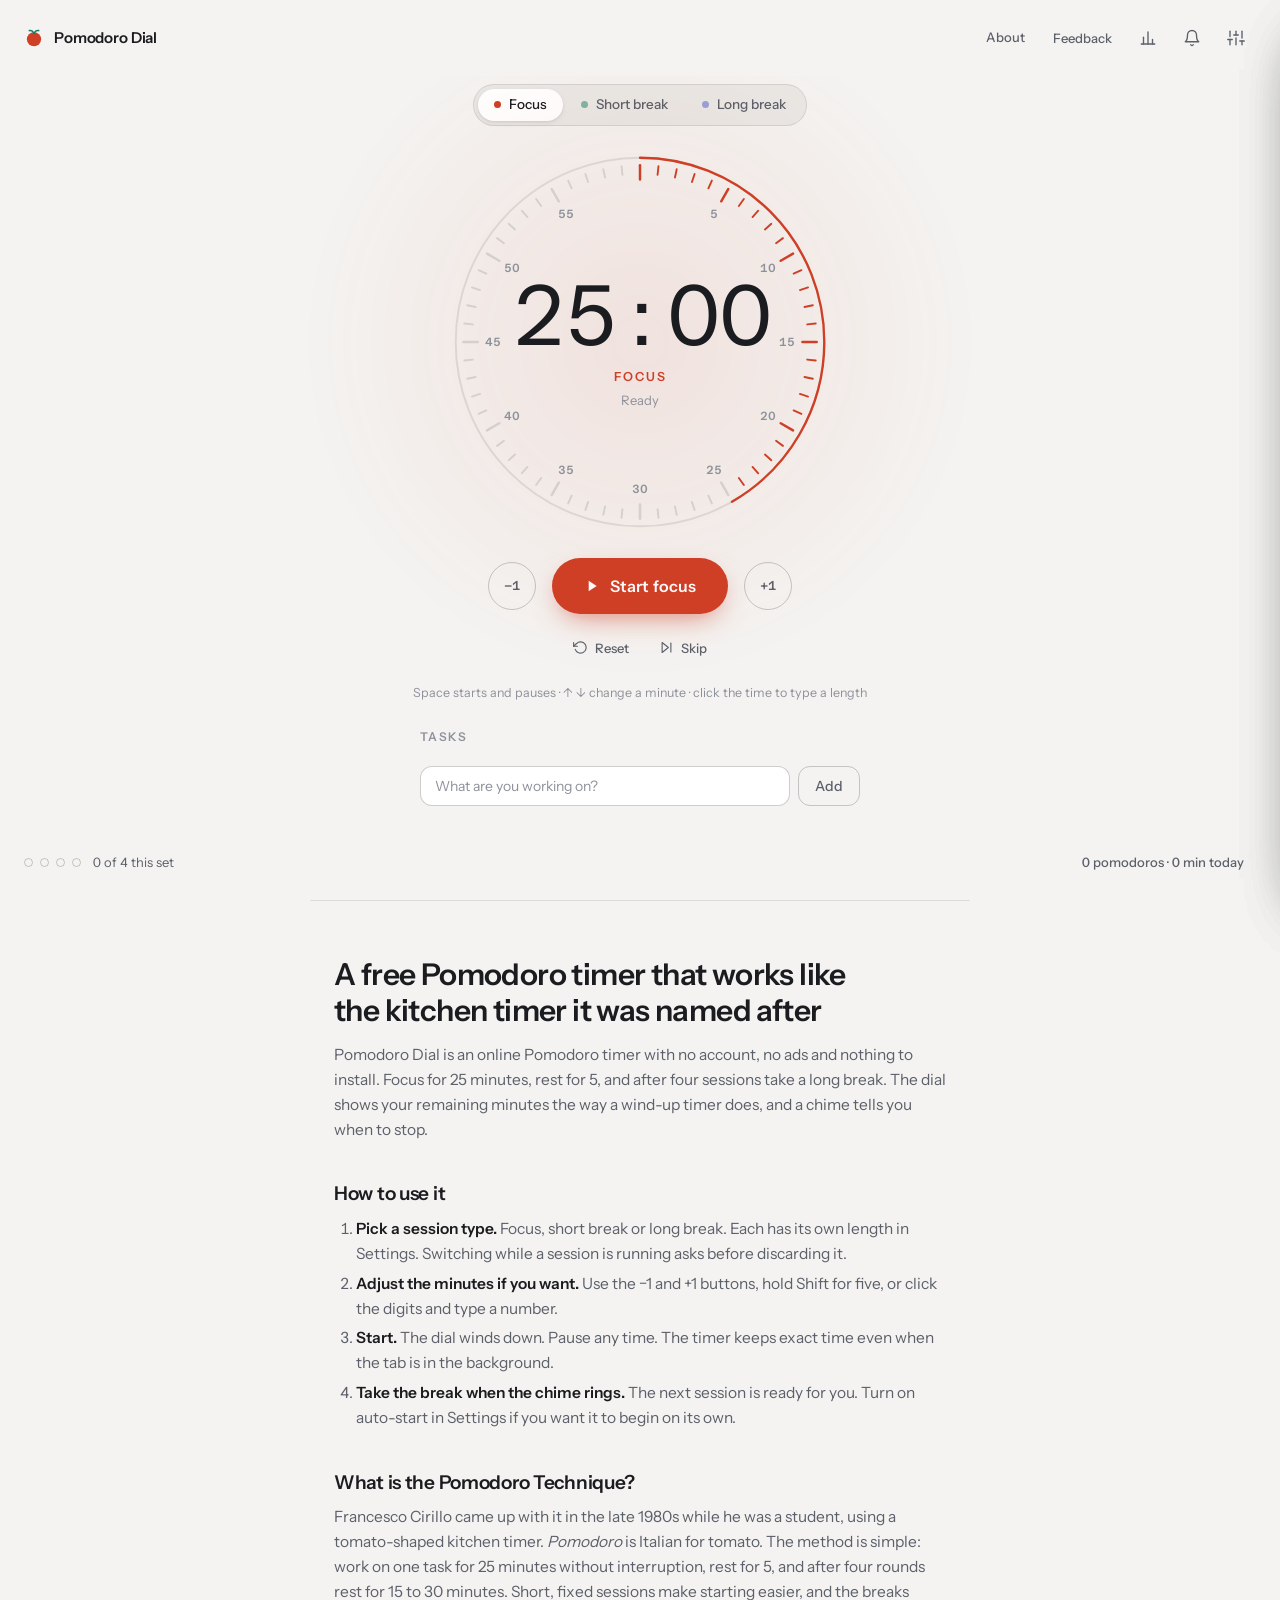
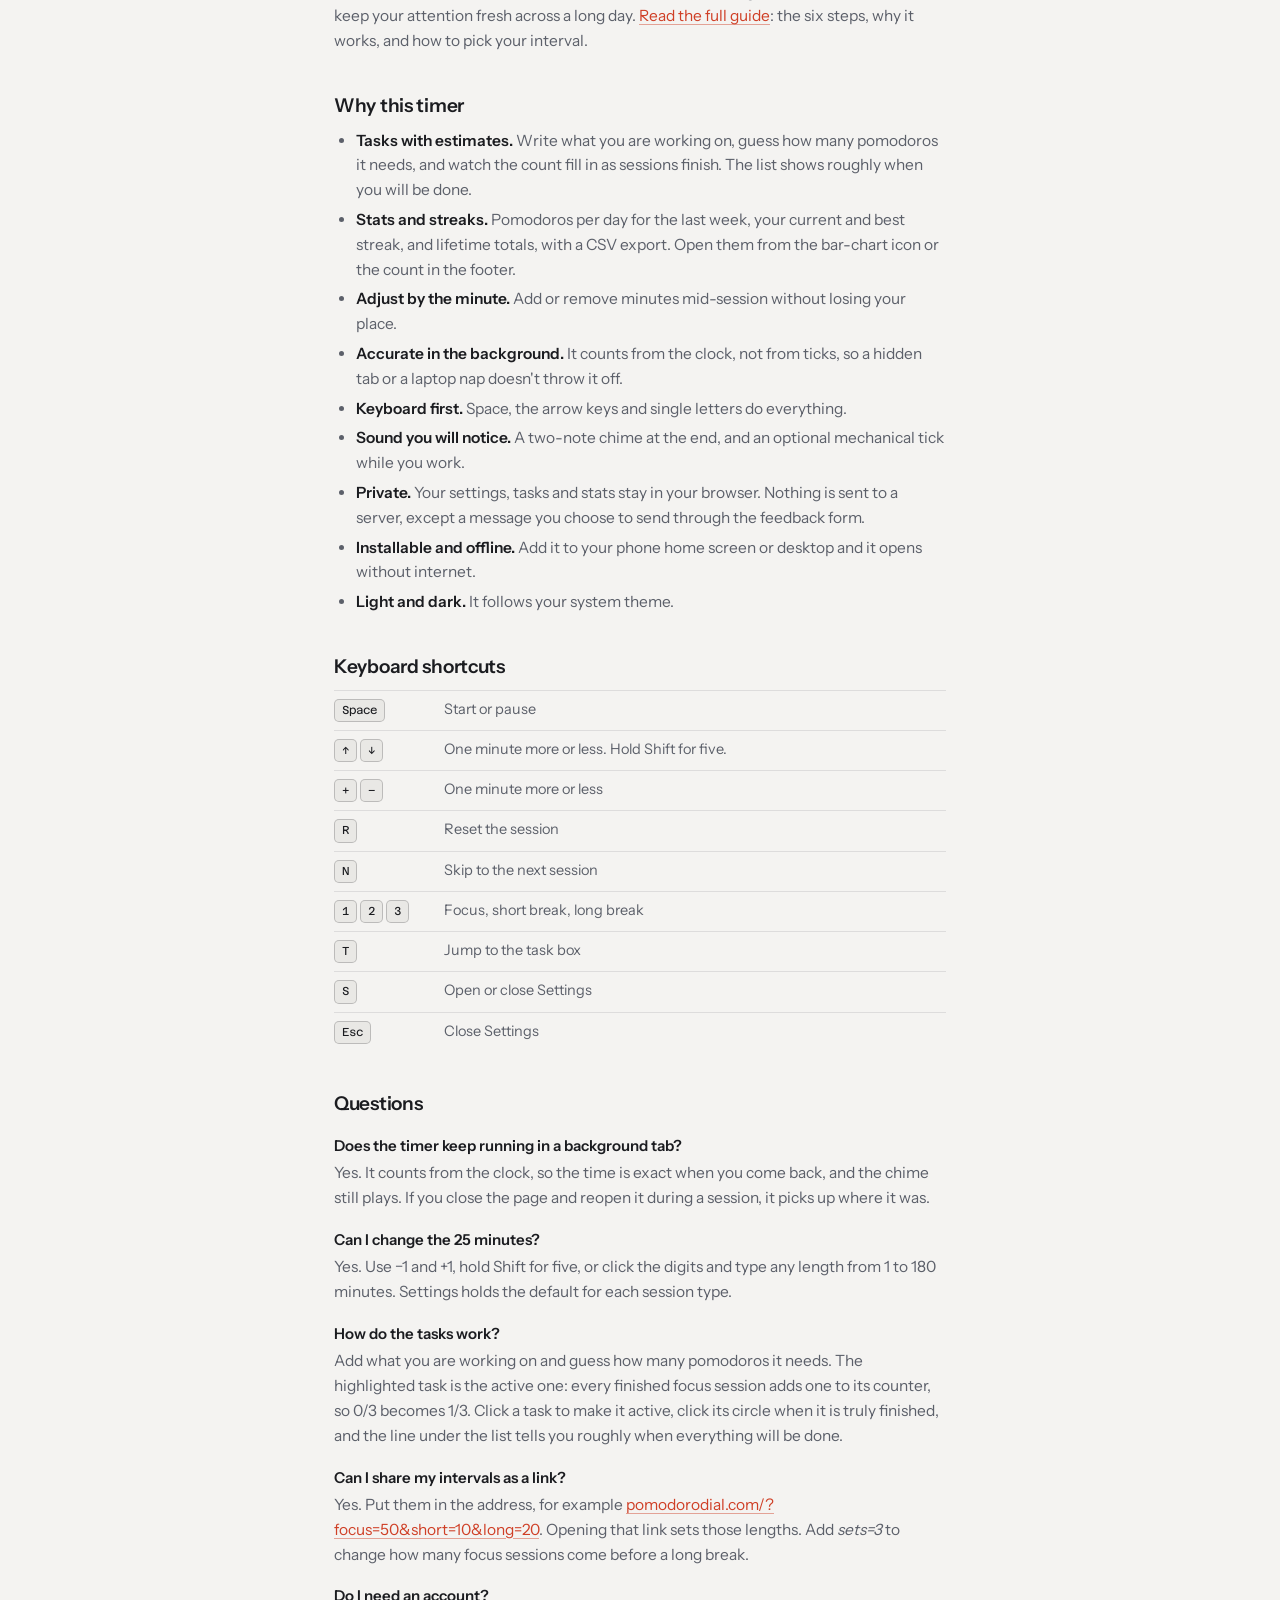
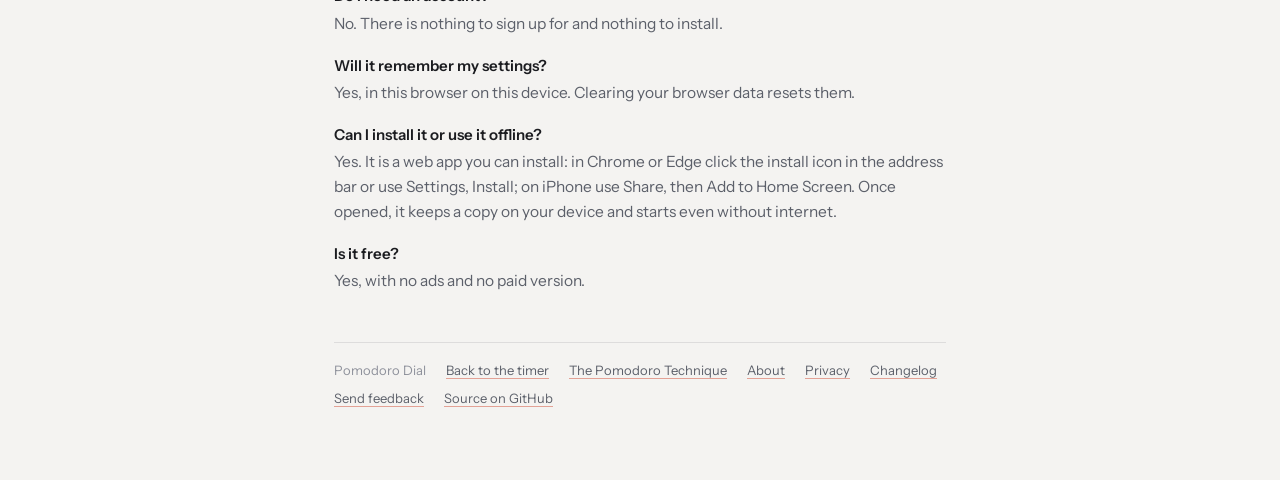
==== commit c7a96a27: "Content pages: Pomodoro Technique guide, About, Privacy, Changelog; page builder, shared stylesheet," ====
--- a/index.html
+++ b/index.html
@@ -922,7 +922,7 @@
         <input id="fbEmail" type="email" maxlength="200" placeholder="optional">
       </div>
       <input class="hp" name="website" tabindex="-1" autocomplete="off" aria-hidden="true">
-      <div id="turnstile"></div>
+      <div id="turnstileBox"></div>
       <div class="fb-actions"><button class="fb-send" id="fbSend" type="submit">Send</button><span class="fb-status" id="fbStatus" aria-live="polite"></span></div>
     </form>
     <p class="stat-note">Stored: the message, its type, the page you were on, and the email if you give one, plus a scrambled version of your address used only to stop spam. Nothing is shown publicly. The human check loads a Cloudflare script only while this panel is open.</p>
@@ -945,7 +945,7 @@
   </ol>
 
   <h2>What is the Pomodoro Technique?</h2>
-  <p>Francesco Cirillo came up with it in the late 1980s while he was a student, using a tomato-shaped kitchen timer. <em>Pomodoro</em> is Italian for tomato. The method is simple: work on one task for 25 minutes without interruption, rest for 5, and after four rounds rest for 15 to 30 minutes. Short, fixed sessions make starting easier, and the breaks keep your attention fresh across a long day.</p>
+  <p>Francesco Cirillo came up with it in the late 1980s while he was a student, using a tomato-shaped kitchen timer. <em>Pomodoro</em> is Italian for tomato. The method is simple: work on one task for 25 minutes without interruption, rest for 5, and after four rounds rest for 15 to 30 minutes. Short, fixed sessions make starting easier, and the breaks keep your attention fresh across a long day. <a href="/pomodoro-technique/">Read the full guide</a>: the six steps, why it works, and how to pick your interval.</p>
 
   <h2>Why this timer</h2>
   <ul>
@@ -998,6 +998,10 @@
   <div class="about-footer">
     <span>Pomodoro Dial</span>
     <a href="#app">Back to the timer</a>
+    <a href="/pomodoro-technique/">The Pomodoro Technique</a>
+    <a href="/about/">About</a>
+    <a href="/privacy/">Privacy</a>
+    <a href="/changelog/">Changelog</a>
     <a href="#feedback" id="feedbackLink">Send feedback</a>
     <a href="https://github.com/pomodorodial/pomodoro-dial">Source on GitHub</a>
   </div>
@@ -1556,18 +1560,28 @@
   let fbKind = 'idea', turnstileWidget = null, turnstileToken = '';
   const feedbackOpen = () => !!openPanel && openPanel.el === feedbackSheet;
   const setFbStatus = (msg, isError) => { fbStatus.textContent = msg; fbStatus.classList.toggle('error', !!isError); };
+  const TURNSTILE_BLOCKED = 'Your browser or an extension blocked the human check (challenges.cloudflare.com). Allow it and reload, or email feedback@pomodorodial.com instead.';
+  const TURNSTILE_FAILED = 'The human check loaded but could not start. Reload the page and try again, or email feedback@pomodorodial.com.';
   function loadTurnstile() {
     if (!TURNSTILE_SITE_KEY || turnstileWidget !== null) return;
     turnstileWidget = 'loading';
     const render = () => {
       try {
-        turnstileWidget = window.turnstile.render('#turnstile', { sitekey: TURNSTILE_SITE_KEY, theme: 'auto', callback: t => { turnstileToken = t; }, 'expired-callback': () => { turnstileToken = ''; }, 'error-callback': () => { turnstileToken = ''; } });
-      } catch (e) { turnstileWidget = null; }
+        const id = window.turnstile.render('#turnstileBox', {
+          sitekey: TURNSTILE_SITE_KEY, retry: 'auto',
+          theme: (document.documentElement.dataset.theme === 'dark' || (document.documentElement.dataset.theme !== 'light' && matchMedia('(prefers-color-scheme: dark)').matches)) ? 'dark' : 'light',
+          callback: t => { turnstileToken = t; setFbStatus('', false); },
+          'expired-callback': () => { turnstileToken = ''; },
+          'error-callback': code => { turnstileToken = ''; setFbStatus('Human check error ' + (code || '') + '. Reload the page and try again, or email feedback@pomodorodial.com.', true); }
+        });
+        if (id === undefined) { turnstileWidget = null; setFbStatus(TURNSTILE_FAILED, true); } else turnstileWidget = id;
+      } catch (e) { turnstileWidget = null; setFbStatus(TURNSTILE_FAILED + ' (' + (e && e.message ? e.message : 'error') + ')', true); }
     };
-    if (window.turnstile) { render(); return; }
+    const start = () => { try { if (window.turnstile && window.turnstile.ready) window.turnstile.ready(render); else render(); } catch (e) { render(); } };
+    if (window.turnstile) { start(); return; }
     const sc = document.createElement('script');
     sc.src = 'https://challenges.cloudflare.com/turnstile/v0/api.js?render=explicit'; sc.async = true;
-    sc.onload = render; sc.onerror = () => { turnstileWidget = null; };
+    sc.onload = start; sc.onerror = () => { turnstileWidget = null; setFbStatus(TURNSTILE_BLOCKED, true); };
     document.head.appendChild(sc);
   }
   function openFeedback() { openPanelEl(feedbackSheet, feedbackBtn, fbMessage); loadTurnstile(); }
@@ -1580,7 +1594,7 @@
     e.preventDefault();
     const message = fbMessage.value.trim();
     if (message.length < 3) { setFbStatus('Write a few words first.', true); fbMessage.focus(); return; }
-    if (TURNSTILE_SITE_KEY && !turnstileToken) { setFbStatus('One moment, the human check is still running.', false); return; }
+    if (TURNSTILE_SITE_KEY && !turnstileToken) { setFbStatus(turnstileWidget === null ? TURNSTILE_BLOCKED : 'One moment, the human check is still running. If nothing appears above Send within a few seconds, reload the page.', turnstileWidget === null); return; }
     fbSend.disabled = true; setFbStatus('Sending…', false);
     try {
       const r = await fetch(FEEDBACK_API, {
@@ -1628,6 +1642,9 @@
     else complete(true);                                   // ended while the page was closed
   }
   render();
+  if (location.hash === '#feedback') { openFeedback(); history.replaceState(null, '', location.pathname + location.search); }
+  else if (location.hash === '#stats') { openStats(); history.replaceState(null, '', location.pathname + location.search); }
+  else if (location.hash === '#settings') { openSheet(); history.replaceState(null, '', location.pathname + location.search); }
 })();
 </script>
 <!-- Cloudflare Web Analytics --><script type='module' src='https://static.cloudflareinsights.com/beacon.min.js' data-cf-beacon='{"token": "1d7ceec827004081acc2a2e60663a9ab"}'></script><!-- End Cloudflare Web Analytics -->
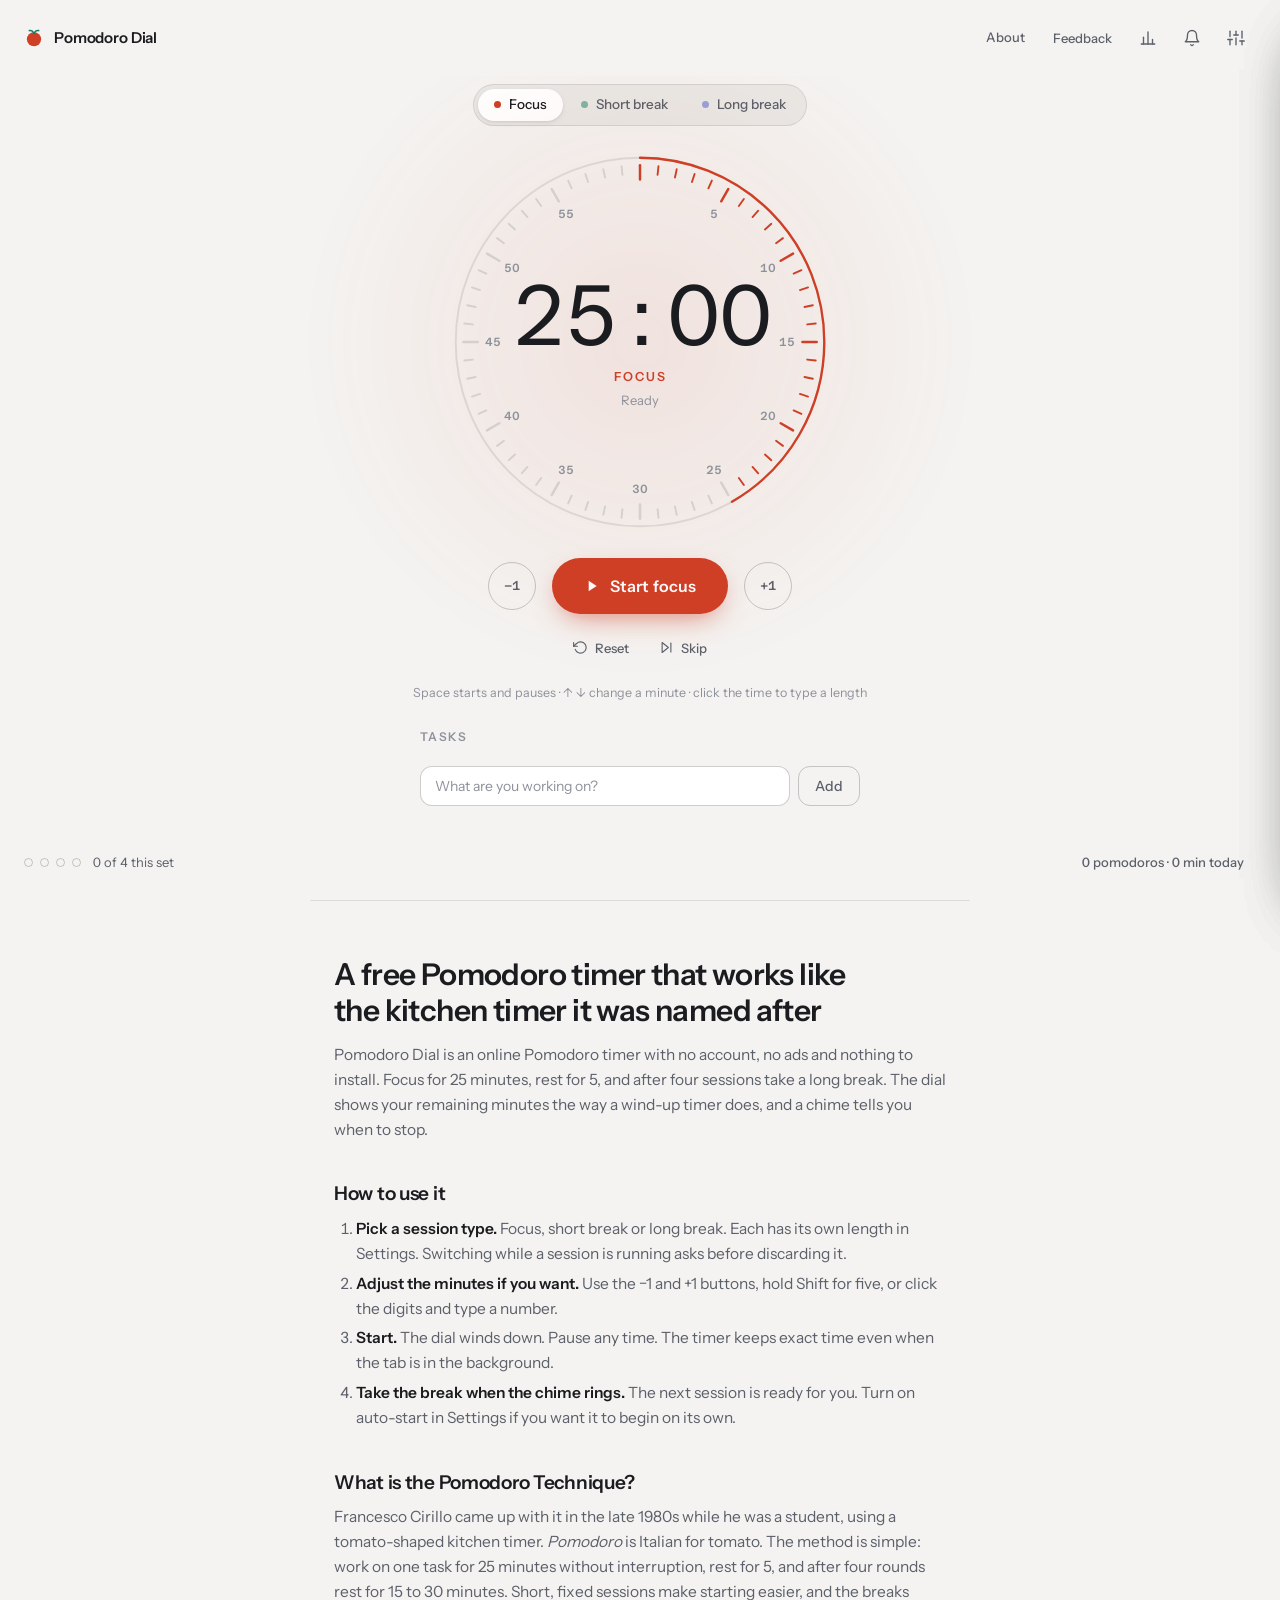
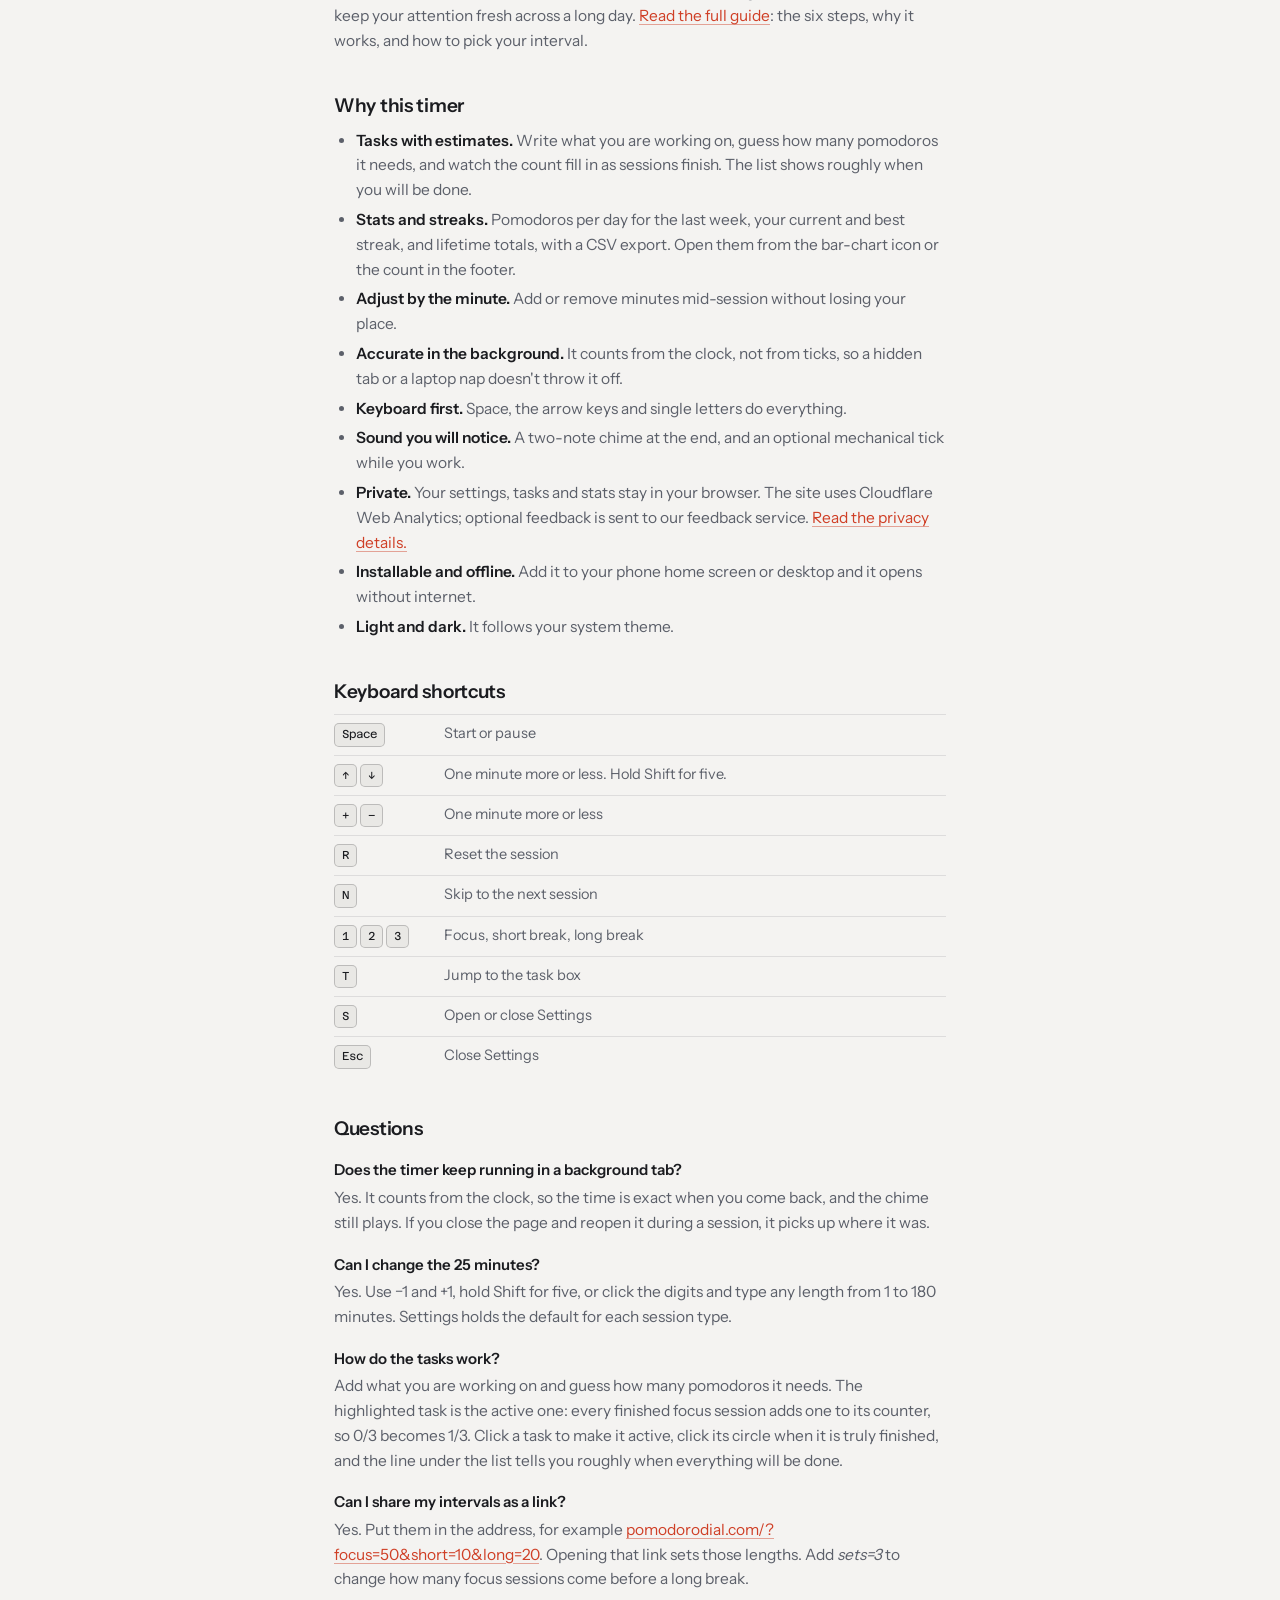
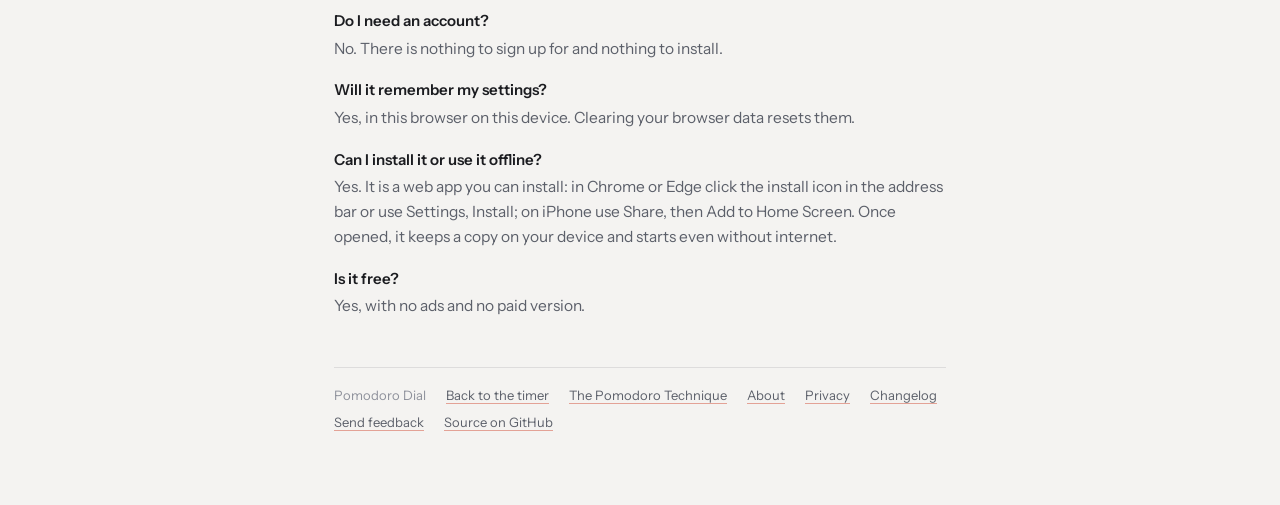
==== commit 6a494f7a: "Fix panel links and clarify feedback privacy" ====
--- a/index.html
+++ b/index.html
@@ -3,6 +3,7 @@
 <head>
 <meta charset="utf-8">
 <meta name="viewport" content="width=device-width, initial-scale=1">
+<meta http-equiv="Content-Security-Policy" content="default-src 'self'; script-src 'self' 'sha256-Cjelz+duh3NJ99mJnR58I1ZqQjiGLQUnJ4vO5TOUw8I=' https://static.cloudflareinsights.com https://challenges.cloudflare.com; connect-src 'self' https://api.pomodorodial.com https://cloudflareinsights.com https://challenges.cloudflare.com; frame-src https://challenges.cloudflare.com; style-src 'self' 'unsafe-inline'; img-src 'self' data:; font-src 'self'; manifest-src 'self'; worker-src 'self'; base-uri 'none'; form-action 'self'; object-src 'none'; upgrade-insecure-requests">
 <title>Pomodoro Timer – Free, Minimal, No Sign-up | Pomodoro Dial</title>
 <meta name="description" content="Free online Pomodoro timer with a wind-up dial. 25-minute focus sessions you can adjust by the minute, tasks, stats and streaks, a chime, keyboard shortcuts, dark mode, works offline. No ads, no account.">
 <meta name="theme-color" content="#F4F3F1" media="(prefers-color-scheme: light)">
@@ -894,7 +895,7 @@
       <h3>Your data</h3>
       <div class="row"><span class="lbl">Export as CSV<small>One line per day: date, pomodoros, minutes</small></span><button class="ghost" id="exportCsv">Download</button></div>
       <div class="row"><span class="lbl">Delete history<small>Removes every day. Cannot be undone.</small></span><button class="ghost" id="clearHistory">Delete</button></div>
-      <p class="stat-note">Everything stays in this browser. Nothing is sent anywhere.</p>
+      <p class="stat-note">Your session statistics stay in this browser and are not uploaded.</p>
     </section>
   </aside>
 
@@ -955,7 +956,7 @@
     <li><strong>Accurate in the background.</strong> It counts from the clock, not from ticks, so a hidden tab or a laptop nap doesn't throw it off.</li>
     <li><strong>Keyboard first.</strong> Space, the arrow keys and single letters do everything.</li>
     <li><strong>Sound you will notice.</strong> A two-note chime at the end, and an optional mechanical tick while you work.</li>
-    <li><strong>Private.</strong> Your settings, tasks and stats stay in your browser. Nothing is sent to a server, except a message you choose to send through the feedback form.</li>
+    <li><strong>Private.</strong> Your settings, tasks and stats stay in your browser. The site uses Cloudflare Web Analytics; optional feedback is sent to our feedback service. <a href="/privacy/">Read the privacy details.</a></li>
     <li><strong>Installable and offline.</strong> Add it to your phone home screen or desktop and it opens without internet.</li>
     <li><strong>Light and dark.</strong> It follows your system theme.</li>
   </ul>
@@ -1047,7 +1048,11 @@
 
   const fresh = mode => ({ mode, duration: settings[mode] * 60, remaining: settings[mode] * 60, running: false, endAt: 0 });
   let state = load(KEYS.state, null);
-  if (!state || !MODES[state.mode] || !(state.duration > 0)) state = fresh('focus');
+  if (state && typeof state === 'object') { state.duration = Number(state.duration); state.remaining = Number(state.remaining); state.endAt = Number(state.endAt) || 0; state.running = !!state.running; }
+  const stateOk = !!state && !!MODES[state.mode] && Number.isFinite(state.duration) && state.duration > 0 && state.duration <= 180 * 60
+    && Number.isFinite(state.remaining) && state.remaining >= 0 && state.remaining <= state.duration
+    && (!state.running || (state.endAt > 0 && state.endAt < now() + 181 * 60000));
+  if (!stateOk) state = fresh('focus');
   if (presetApplied && !state.running) state = fresh('focus');
 
   const save = () => store(KEYS.state, state);
@@ -1642,9 +1647,10 @@
     else complete(true);                                   // ended while the page was closed
   }
   render();
-  if (location.hash === '#feedback') { openFeedback(); history.replaceState(null, '', location.pathname + location.search); }
-  else if (location.hash === '#stats') { openStats(); history.replaceState(null, '', location.pathname + location.search); }
-  else if (location.hash === '#settings') { openSheet(); history.replaceState(null, '', location.pathname + location.search); }
+  if (presetApplied) showToast('Preset applied: ' + settings.focus + ' / ' + settings.short + ' / ' + settings.long + ' min');
+  if (location.hash === '#feedback') { openFeedback(); window.history.replaceState(null, '', location.pathname + location.search); }
+  else if (location.hash === '#stats') { openStats(); window.history.replaceState(null, '', location.pathname + location.search); }
+  else if (location.hash === '#settings') { openSheet(); window.history.replaceState(null, '', location.pathname + location.search); }
 })();
 </script>
 <!-- Cloudflare Web Analytics --><script type='module' src='https://static.cloudflareinsights.com/beacon.min.js' data-cf-beacon='{"token": "1d7ceec827004081acc2a2e60663a9ab"}'></script><!-- End Cloudflare Web Analytics -->
